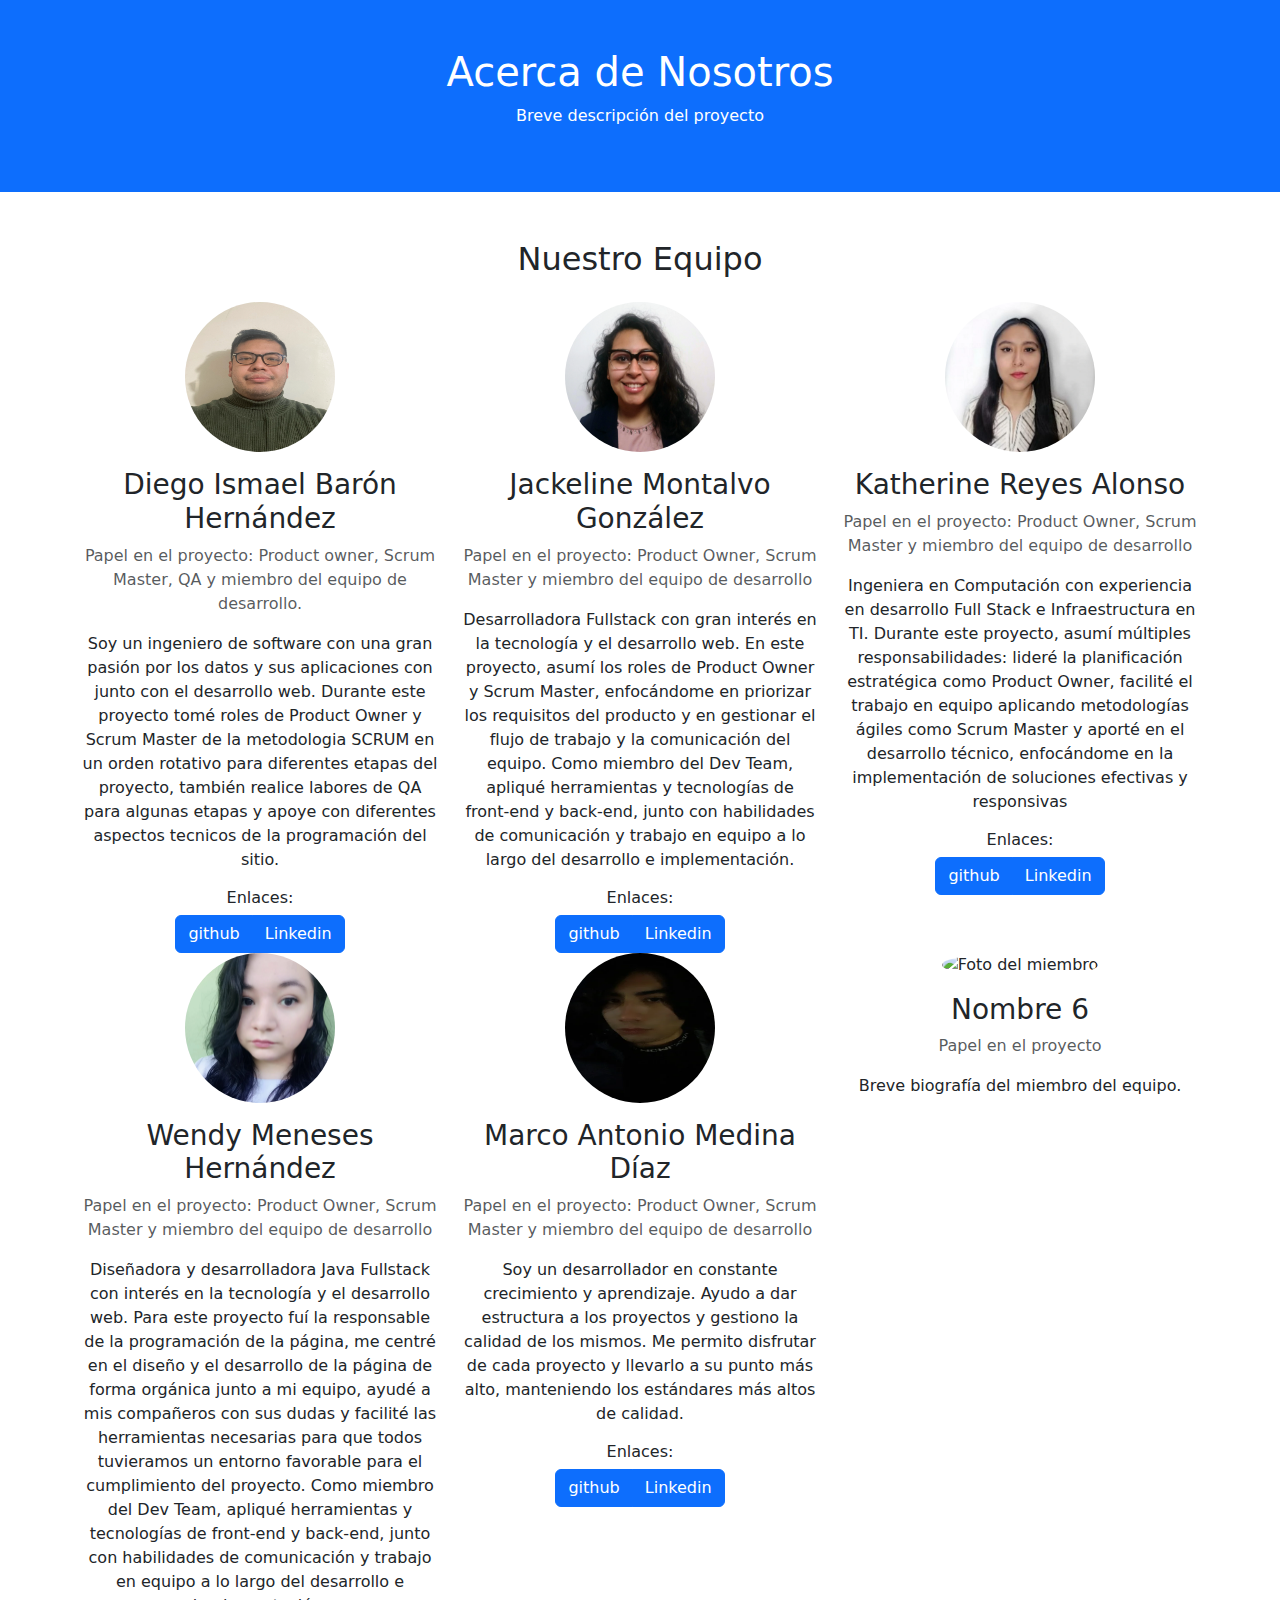
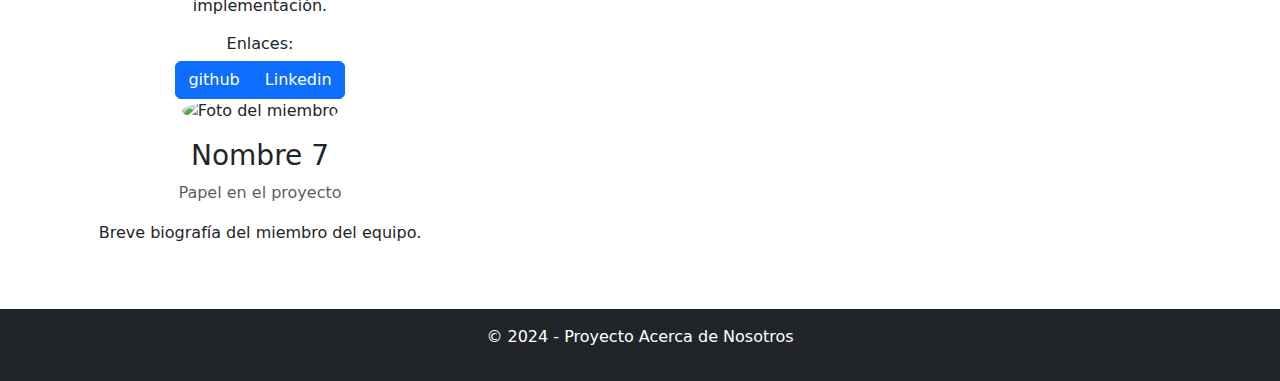
==== HTML/about.html @ 1e7b5611 "Agregué la descripción a mi perfil - Marco Antonio Medina Díaz" ====
<!DOCTYPE html>
<html lang="es">

<head>
  <meta charset="UTF-8">
  <meta name="viewport" content="width=device-width, initial-scale=1.0">
  <title>Acerca de Nosotros</title>
  <!-- Bootstrap CSS -->
  <link href="https://cdn.jsdelivr.net/npm/bootstrap@5.3.0-alpha1/dist/css/bootstrap.min.css" rel="stylesheet">
  <!-- Archivo CSS personalizado -->
  <link rel="stylesheet" href="styles.css">
  <link rel="stylesheet" href="">
</head>

<body>
  <!-- Encabezado -->
  <header class="bg-primary text-white text-center py-5">
    <h1>Acerca de Nosotros</h1>
    <p>Breve descripción del proyecto</p>
  </header>

  <!-- Sección del equipo -->
  <section class="container my-5">
    <h2 class="text-center mb-4">Nuestro Equipo</h2>
    <div class="row">
      <!-- Miembro 1 -->
      <div class="col-md-4 text-center">
        <img src="../IMG/DiegoBaronHernandezMiembro1.webp" class="rounded-circle mb-3" alt="Foto del miembro"
          height="150px" width="150px">
        <h3>Diego Ismael Barón Hernández</h3>
        <p class="text-muted">Papel en el proyecto: Product owner, Scrum Master, QA y miembro del equipo de desarrollo.
        </p>
        <p>Soy un ingeniero de software con una gran pasión por los datos y sus aplicaciones con junto con el desarrollo
          web.
          Durante este proyecto tomé roles de Product Owner y Scrum Master de la metodologia SCRUM en un orden rotativo
          para
          diferentes etapas del proyecto, también realice labores de QA para algunas etapas y apoye con diferentes
          aspectos
          tecnicos de la programación del sitio.
        </p>
        <h6>Enlaces: </h6>
        <div class="btn-group">
          <a href="https://github.com/IsmaBH" class="btn btn-primary" target="_blank">github</a>
          <a href="https://www.linkedin.com/in/diego-ismabh-i" class="btn btn-primary" target="_blank">Linkedin</a>
        </div>
      </div>
      <!-- Miembro 2 -->
      <div class="col-md-4 text-center">
        <img src="../IMG/JackelineMontalvoMiembro2.webp" class="rounded-circle mb-3" alt="Foto de Jackeline Montalvo"
          height="150px" , width="150px">
        <h3>Jackeline Montalvo González</h3>
        <p class="text-muted">Papel en el proyecto: Product Owner, Scrum Master y miembro del equipo de
          desarrollo</p>
        <p>Desarrolladora Fullstack con gran interés en la tecnología y el desarrollo web. En este proyecto, asumí los
          roles de Product Owner y Scrum Master, enfocándome en priorizar los requisitos del producto y en gestionar el
          flujo de trabajo y la comunicación del equipo. Como miembro del Dev Team, apliqué herramientas y tecnologías
          de front-end y back-end, junto con habilidades de comunicación y trabajo en equipo a lo largo del desarrollo e
          implementación.</p>
        <h6>Enlaces: </h6>
        <div class="btn-group">
          <a href="https://github.com/jmontlvg" class="btn btn-primary" target="_blank">github</a>
          <a href="https://www.linkedin.com/in/jackelinemontalvog/" class="btn btn-primary" target="_blank">Linkedin</a>
        </div>
      </div>
      <!-- Miembro 3 -->
      <div class="col-md-4 text-center">
        <img src="../IMG/KatherineReyesMiembro3.webp" class="rounded-circle mb-3" alt="Foto de Katherine Reyes"
          height="150px" width="150px">
        <h3>Katherine Reyes Alonso</h3>
        <p class="text-muted">Papel en el proyecto: Product Owner, Scrum Master y miembro del equipo de
          desarrollo</p>
        <p>Ingeniera en Computación con experiencia en desarrollo Full Stack e Infraestructura en TI. Durante
          este proyecto, asumí múltiples responsabilidades: lideré la planificación estratégica como Product
          Owner, facilité el trabajo en equipo aplicando metodologías ágiles como Scrum Master y aporté en el
          desarrollo técnico, enfocándome en la implementación de soluciones efectivas y responsivas
        </p>
        <h6>Enlaces: </h6>
        <div class="btn-group">
          <a href="https://github.com/KatherineReAl" class="btn btn-primary" target="_blank">github</a>
          <a href="https://www.linkedin.com/in/katherine-reyes-alonso/" class="btn btn-primary"
            target="_blank">Linkedin</a>
        </div>
      </div>
      <!-- Miembro 4 -->
      <div class="col-md-4 text-center">
        <img src="../IMG/img-Wen.webp" class="rounded-circle mb-3" alt="Foto del miembro" height="150px" width="150px">
        <h3>Wendy Meneses Hernández</h3>
        <p class="text-muted">Papel en el proyecto: Product Owner, Scrum Master y miembro del equipo de
          desarrollo</p>
        <p>Diseñadora y desarrolladora Java Fullstack con interés en la tecnología y el desarrollo web. Para este proyecto
           fuí la responsable de la programación de la página, me centré en el diseño y el desarrollo de la página de forma 
           orgánica junto a mi equipo, ayudé a mis compañeros con sus dudas y facilité las herramientas necesarias para que todos tuvieramos un 
           entorno favorable para el cumplimiento del proyecto. Como miembro del Dev Team, apliqué herramientas y tecnologías
          de front-end y back-end, junto con habilidades de comunicación y trabajo en equipo a lo largo del desarrollo e
          implementación.</p>
          <h6>Enlaces: </h6>
        <div class="btn-group">
          <a href="https://github.com/WendymMenHer" class="btn btn-primary" target="_blank">github</a>
          <a href="https://www.linkedin.com/in/wendy-meneses-dw/" class="btn btn-primary"
            target="_blank">Linkedin</a>
        </div>
      </div>
       <!-- Miembro 5 -->
       <div class="col-md-4 text-center">
        <img src="../IMG/MarcoAntonioMedinaDiaz.webp" class="rounded-circle mb-3" alt="Foto de Marco Medina"
            height="150px" width="150px">
        <h3>Marco Antonio Medina Díaz</h3>
        <p class="text-muted">Papel en el proyecto: Product Owner, Scrum Master y miembro del equipo de
            desarrollo</p>
        <p>Soy un desarrollador en constante crecimiento y aprendizaje.
          Ayudo a dar estructura a los proyectos y gestiono la calidad de los mismos.
          Me permito disfrutar de cada proyecto y llevarlo a su punto más alto, manteniendo los estándares más altos de calidad.
        </p>
        <h6>Enlaces: </h6>
        <div class="btn-group">
            <a href="https://github.com/MarcoMedinaD"  class="btn btn-primary" target="_blank">github</a>
            <a href="https://www.linkedin.com/in/marco-antonio-medina-díaz-b86470180/" class="btn btn-primary" target="_blank">Linkedin</a>
        </div>
      </div>
      <!-- Miembro 6 -->
      <div class="col-md-4 text-center">
        <img src="https://via.placeholder.com/150" class="rounded-circle mb-3" alt="Foto del miembro">
        <h3>Nombre 6</h3>
        <p class="text-muted">Papel en el proyecto</p>
        <p>Breve biografía del miembro del equipo.</p>
      </div>
      <!-- Miembro 7 -->
      <div class="col-md-4 text-center">
        <img src="https://via.placeholder.com/150" class="rounded-circle mb-3" alt="Foto del miembro">
        <h3>Nombre 7</h3>
        <p class="text-muted">Papel en el proyecto</p>
        <p>Breve biografía del miembro del equipo.</p>
      </div>
    </div>
  </section>

  <!-- Footer -->
  <footer class="bg-dark text-white text-center py-3">
    <p>&copy; 2024 - Proyecto Acerca de Nosotros</p>
  </footer>

  <!-- Bootstrap JS -->
  <script src="https://cdn.jsdelivr.net/npm/bootstrap@5.3.0-alpha1/dist/js/bootstrap.bundle.min.js"></script>
  <!-- Animaciones personalizadas -->
  <script>
    document.addEventListener("DOMContentLoaded", () => {
      const headers = document.querySelectorAll("h3");
      headers.forEach((header) => {
        header.addEventListener("mouseover", () => {
          header.style.transform = "scale(1.1)";
          header.style.transition = "transform 0.3s";
        });
        header.addEventListener("mouseout", () => {
          header.style.transform = "scale(1)";
        });
      });
    });
  </script>
</body>

</html>
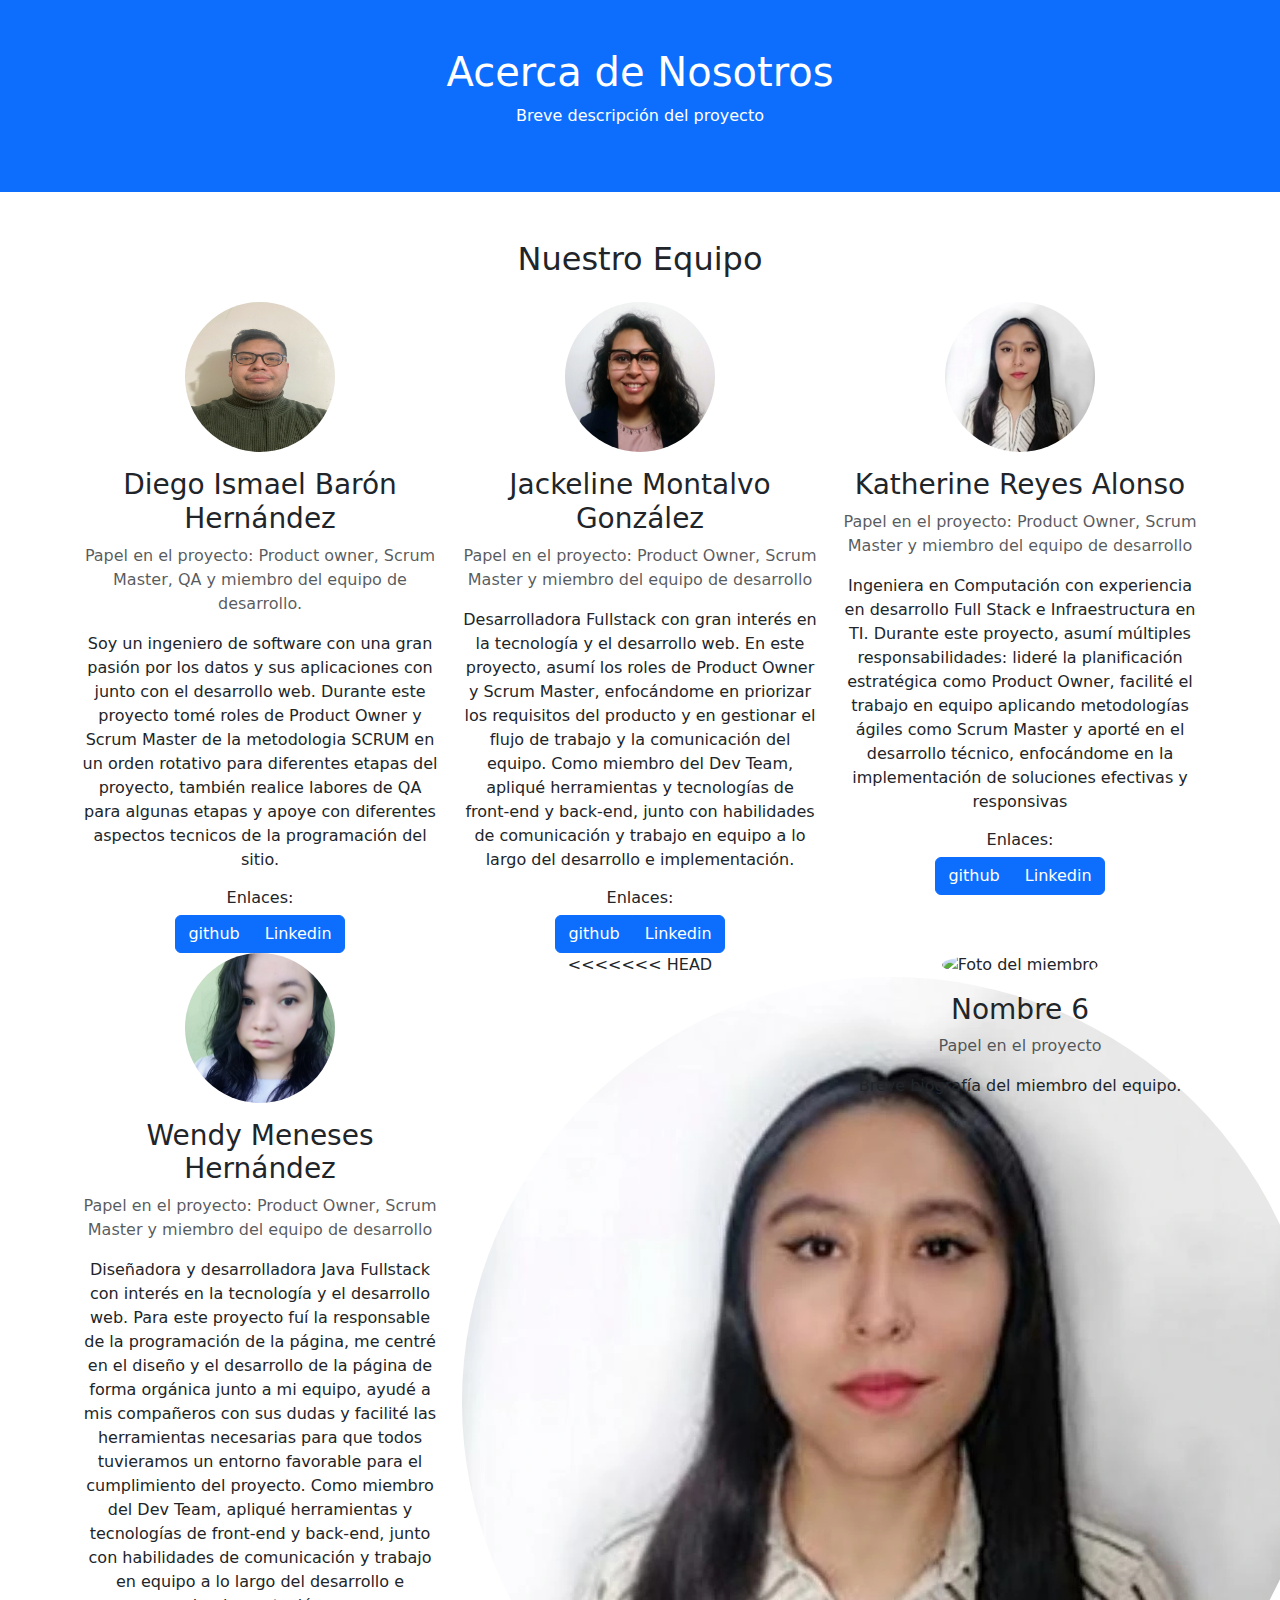
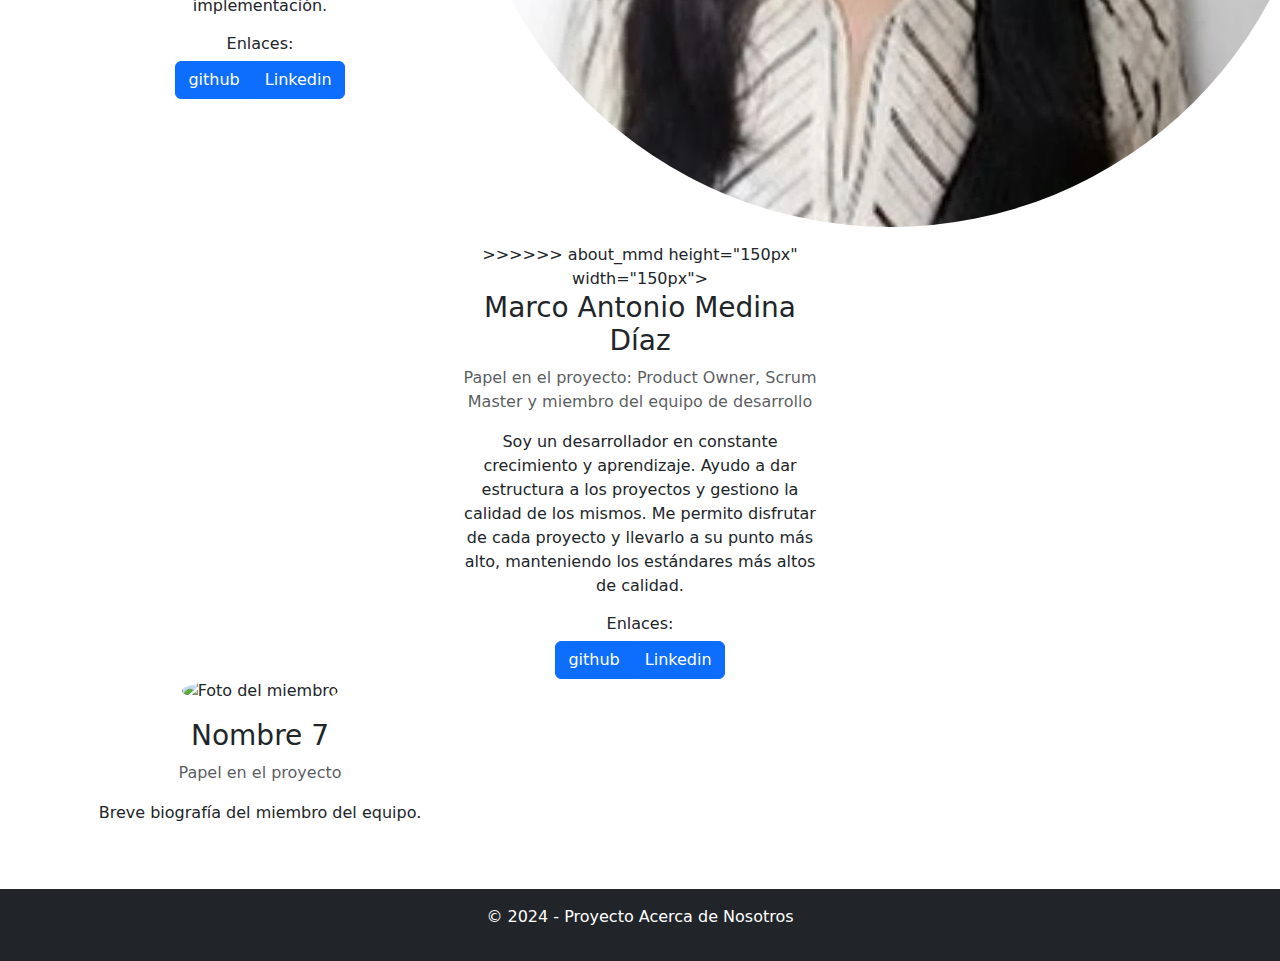
==== commit 996df4e2: "Agregué la descripción a mi perfil - Marco Antonio Medina Díaz" ====
--- a/HTML/about.html
+++ b/HTML/about.html
@@ -102,7 +102,11 @@
       </div>
        <!-- Miembro 5 -->
        <div class="col-md-4 text-center">
+<<<<<<< HEAD
+        <img src="../IMG/KatherineReyesMiembro3.webp" class="rounded-circle mb-3" alt="Foto de Katherine Reyes"
+=======
         <img src="../IMG/MarcoAntonioMedinaDiaz.webp" class="rounded-circle mb-3" alt="Foto de Marco Medina"
+>>>>>>> about_mmd
             height="150px" width="150px">
         <h3>Marco Antonio Medina Díaz</h3>
         <p class="text-muted">Papel en el proyecto: Product Owner, Scrum Master y miembro del equipo de
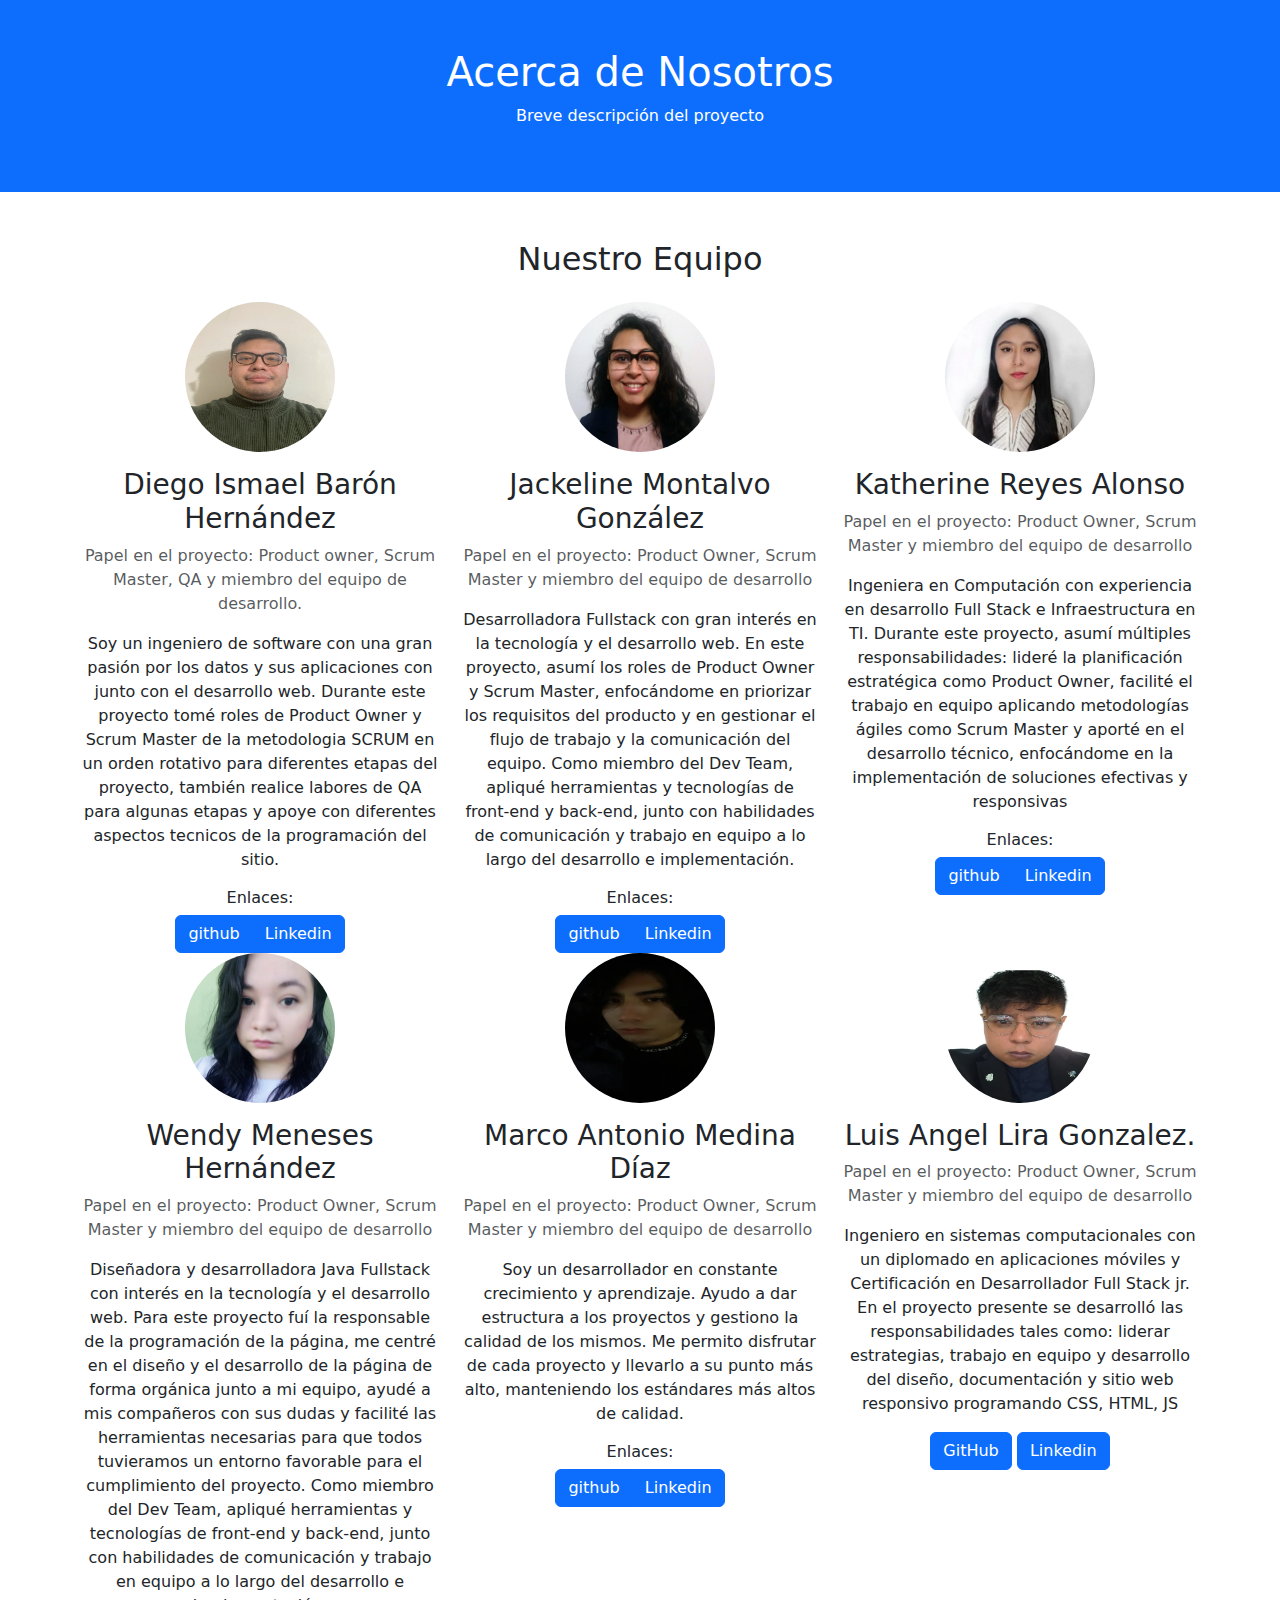
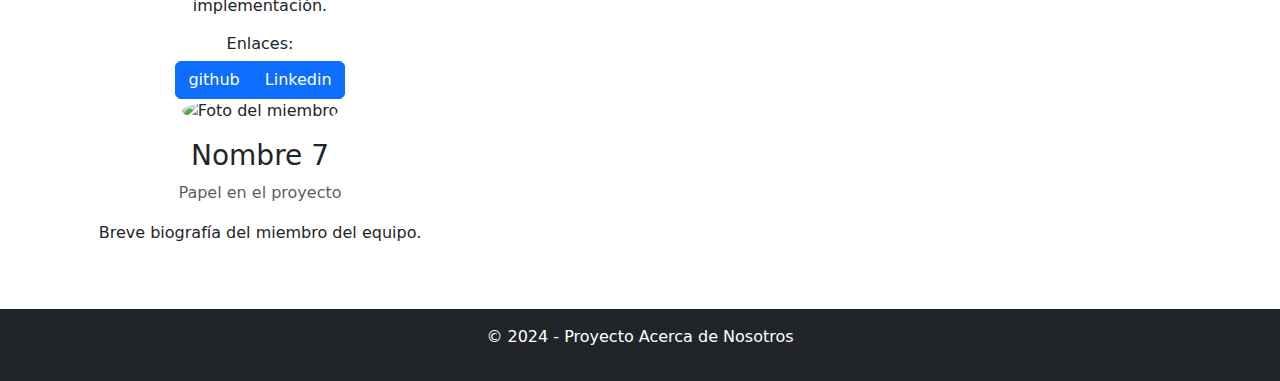
==== commit db452817: "Se agrego la seccion de mi perfil Luis Angel Lira" ====
--- a/HTML/about.html
+++ b/HTML/about.html
@@ -102,12 +102,7 @@
       </div>
        <!-- Miembro 5 -->
        <div class="col-md-4 text-center">
-<<<<<<< HEAD
-        <img src="../IMG/KatherineReyesMiembro3.webp" class="rounded-circle mb-3" alt="Foto de Katherine Reyes"
-=======
-        <img src="../IMG/MarcoAntonioMedinaDiaz.webp" class="rounded-circle mb-3" alt="Foto de Marco Medina"
->>>>>>> about_mmd
-            height="150px" width="150px">
+        <img src="../IMG/MarcoAntonioMedinaDiaz.webp" class="rounded-circle mb-3" alt="Foto del miebro: Marco Antonio" height="150px" width="150px">
         <h3>Marco Antonio Medina Díaz</h3>
         <p class="text-muted">Papel en el proyecto: Product Owner, Scrum Master y miembro del equipo de
             desarrollo</p>
@@ -123,11 +118,25 @@
       </div>
       <!-- Miembro 6 -->
       <div class="col-md-4 text-center">
-        <img src="https://via.placeholder.com/150" class="rounded-circle mb-3" alt="Foto del miembro">
-        <h3>Nombre 6</h3>
-        <p class="text-muted">Papel en el proyecto</p>
-        <p>Breve biografía del miembro del equipo.</p>
+        <img src="../IMG/AngelL.webp" class="rounded-circle mb-3" alt="Foto del miebro: Luis Angel L." height="150px" width="150px">
+        <h3>Luis Angel Lira Gonzalez.</h3>
+        <p class="text-muted">Papel en el proyecto: Product Owner,
+                              Scrum Master y miembro del equipo de
+          desarrollo</p>
+        <p>Ingeniero en sistemas computacionales con un diplomado en 
+          aplicaciones móviles y Certificación en Desarrollador Full 
+          Stack jr. En el proyecto presente se desarrolló las responsabilidades
+          tales como: liderar estrategias, trabajo en equipo y desarrollo del diseño,
+          documentación y sitio web responsivo programando CSS, HTML, JS
+        </p>
+      <div class="btn_grup">
+        <div>
+            <a href="https://github.com/AngelLira2104" class="btn btn-primary" target="_blank">GitHub</a>
+            <a href="https://www.linkedin.com/in/luis-angel-lira-gonz%C3%A1lez-064212331/" class="btn btn-primary" target="_blank">Linkedin</a>
+        </div>
       </div>
+      </div>
+
       <!-- Miembro 7 -->
       <div class="col-md-4 text-center">
         <img src="https://via.placeholder.com/150" class="rounded-circle mb-3" alt="Foto del miembro">
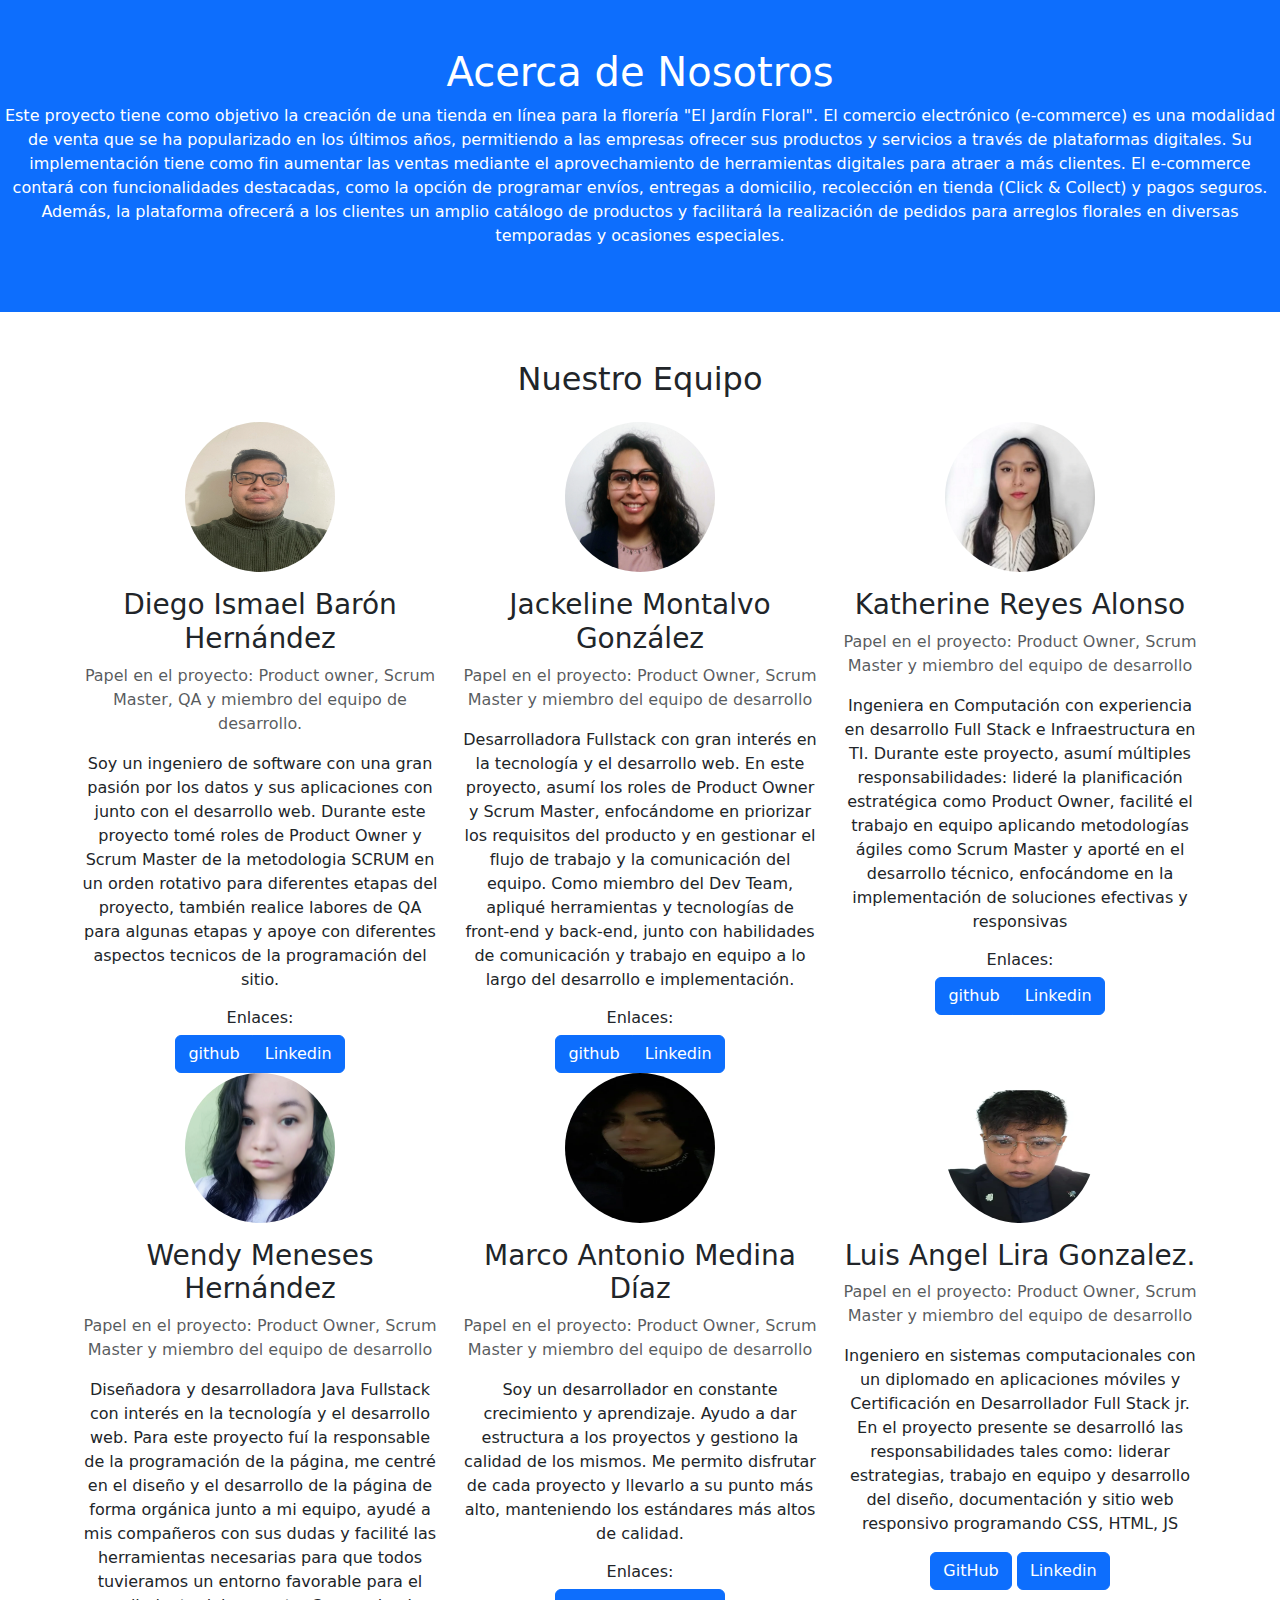
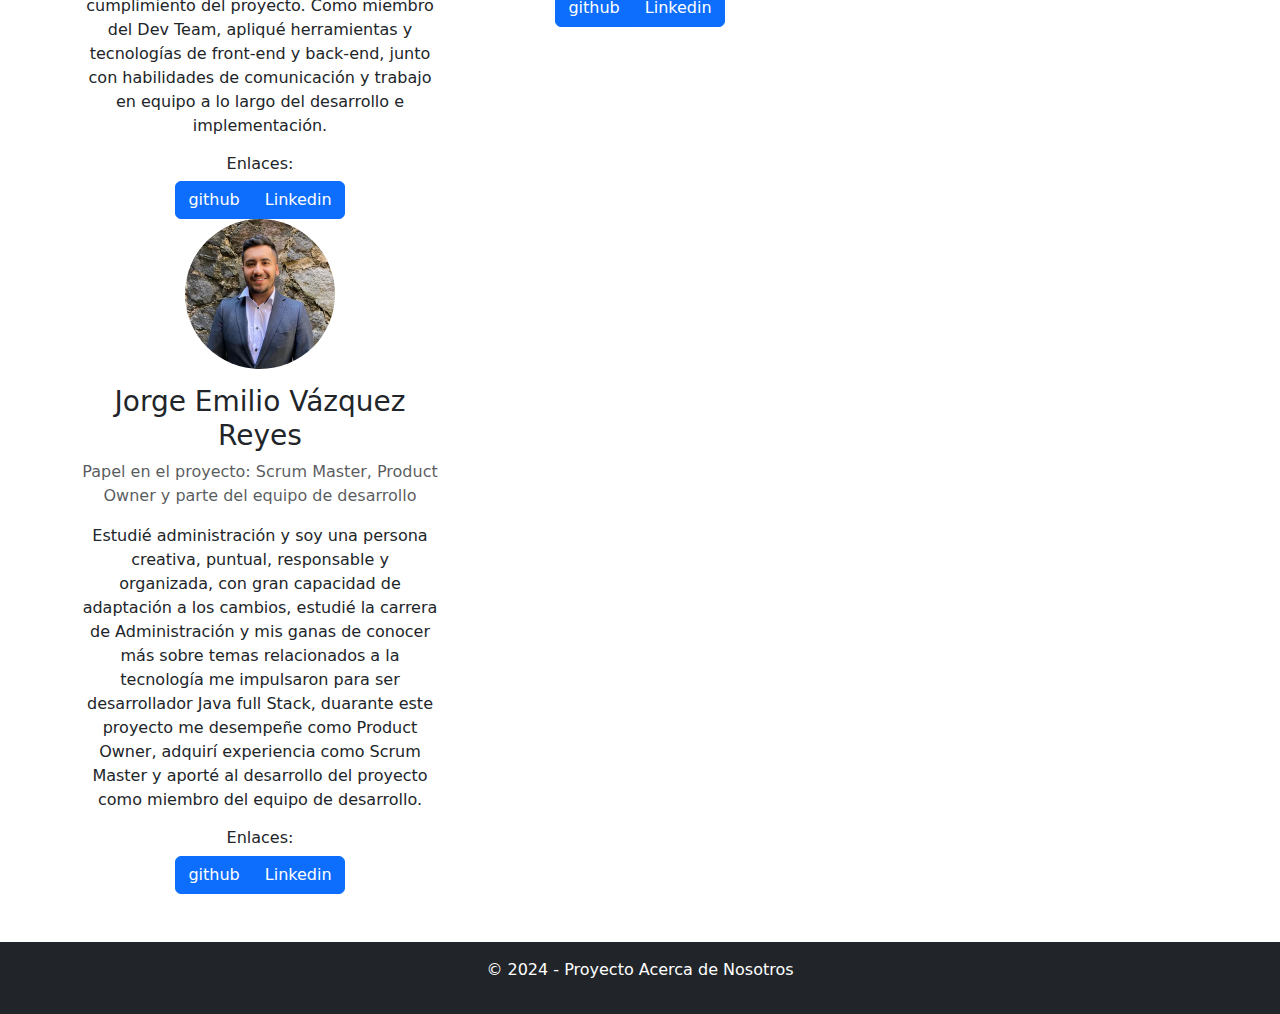
==== commit 4cbc12cd: "Se agrega perfil JEVR" ====
--- a/HTML/about.html
+++ b/HTML/about.html
@@ -2,173 +2,214 @@
 <html lang="es">
 
 <head>
-  <meta charset="UTF-8">
-  <meta name="viewport" content="width=device-width, initial-scale=1.0">
-  <title>Acerca de Nosotros</title>
-  <!-- Bootstrap CSS -->
-  <link href="https://cdn.jsdelivr.net/npm/bootstrap@5.3.0-alpha1/dist/css/bootstrap.min.css" rel="stylesheet">
-  <!-- Archivo CSS personalizado -->
-  <link rel="stylesheet" href="styles.css">
-  <link rel="stylesheet" href="">
+    <meta charset="UTF-8">
+    <meta name="viewport" content="width=device-width, initial-scale=1.0">
+    <title>Acerca de Nosotros</title>
+    <!-- Bootstrap CSS -->
+    <link href="https://cdn.jsdelivr.net/npm/bootstrap@5.3.0-alpha1/dist/css/bootstrap.min.css" rel="stylesheet">
+    <!-- Archivo CSS personalizado -->
+    <link rel="stylesheet" href="styles.css">
+    <link rel="stylesheet" href="">
 </head>
 
 <body>
-  <!-- Encabezado -->
-  <header class="bg-primary text-white text-center py-5">
-    <h1>Acerca de Nosotros</h1>
-    <p>Breve descripción del proyecto</p>
-  </header>
-
-  <!-- Sección del equipo -->
-  <section class="container my-5">
-    <h2 class="text-center mb-4">Nuestro Equipo</h2>
-    <div class="row">
-      <!-- Miembro 1 -->
-      <div class="col-md-4 text-center">
-        <img src="../IMG/DiegoBaronHernandezMiembro1.webp" class="rounded-circle mb-3" alt="Foto del miembro"
-          height="150px" width="150px">
-        <h3>Diego Ismael Barón Hernández</h3>
-        <p class="text-muted">Papel en el proyecto: Product owner, Scrum Master, QA y miembro del equipo de desarrollo.
-        </p>
-        <p>Soy un ingeniero de software con una gran pasión por los datos y sus aplicaciones con junto con el desarrollo
-          web.
-          Durante este proyecto tomé roles de Product Owner y Scrum Master de la metodologia SCRUM en un orden rotativo
-          para
-          diferentes etapas del proyecto, también realice labores de QA para algunas etapas y apoye con diferentes
-          aspectos
-          tecnicos de la programación del sitio.
-        </p>
-        <h6>Enlaces: </h6>
-        <div class="btn-group">
-          <a href="https://github.com/IsmaBH" class="btn btn-primary" target="_blank">github</a>
-          <a href="https://www.linkedin.com/in/diego-ismabh-i" class="btn btn-primary" target="_blank">Linkedin</a>
-        </div>
-      </div>
-      <!-- Miembro 2 -->
-      <div class="col-md-4 text-center">
-        <img src="../IMG/JackelineMontalvoMiembro2.webp" class="rounded-circle mb-3" alt="Foto de Jackeline Montalvo"
-          height="150px" , width="150px">
-        <h3>Jackeline Montalvo González</h3>
-        <p class="text-muted">Papel en el proyecto: Product Owner, Scrum Master y miembro del equipo de
-          desarrollo</p>
-        <p>Desarrolladora Fullstack con gran interés en la tecnología y el desarrollo web. En este proyecto, asumí los
-          roles de Product Owner y Scrum Master, enfocándome en priorizar los requisitos del producto y en gestionar el
-          flujo de trabajo y la comunicación del equipo. Como miembro del Dev Team, apliqué herramientas y tecnologías
-          de front-end y back-end, junto con habilidades de comunicación y trabajo en equipo a lo largo del desarrollo e
-          implementación.</p>
-        <h6>Enlaces: </h6>
-        <div class="btn-group">
-          <a href="https://github.com/jmontlvg" class="btn btn-primary" target="_blank">github</a>
-          <a href="https://www.linkedin.com/in/jackelinemontalvog/" class="btn btn-primary" target="_blank">Linkedin</a>
-        </div>
-      </div>
-      <!-- Miembro 3 -->
-      <div class="col-md-4 text-center">
-        <img src="../IMG/KatherineReyesMiembro3.webp" class="rounded-circle mb-3" alt="Foto de Katherine Reyes"
-          height="150px" width="150px">
-        <h3>Katherine Reyes Alonso</h3>
-        <p class="text-muted">Papel en el proyecto: Product Owner, Scrum Master y miembro del equipo de
-          desarrollo</p>
-        <p>Ingeniera en Computación con experiencia en desarrollo Full Stack e Infraestructura en TI. Durante
-          este proyecto, asumí múltiples responsabilidades: lideré la planificación estratégica como Product
-          Owner, facilité el trabajo en equipo aplicando metodologías ágiles como Scrum Master y aporté en el
-          desarrollo técnico, enfocándome en la implementación de soluciones efectivas y responsivas
-        </p>
-        <h6>Enlaces: </h6>
-        <div class="btn-group">
-          <a href="https://github.com/KatherineReAl" class="btn btn-primary" target="_blank">github</a>
-          <a href="https://www.linkedin.com/in/katherine-reyes-alonso/" class="btn btn-primary"
-            target="_blank">Linkedin</a>
-        </div>
-      </div>
-      <!-- Miembro 4 -->
-      <div class="col-md-4 text-center">
-        <img src="../IMG/img-Wen.webp" class="rounded-circle mb-3" alt="Foto del miembro" height="150px" width="150px">
-        <h3>Wendy Meneses Hernández</h3>
-        <p class="text-muted">Papel en el proyecto: Product Owner, Scrum Master y miembro del equipo de
-          desarrollo</p>
-        <p>Diseñadora y desarrolladora Java Fullstack con interés en la tecnología y el desarrollo web. Para este proyecto
-           fuí la responsable de la programación de la página, me centré en el diseño y el desarrollo de la página de forma 
-           orgánica junto a mi equipo, ayudé a mis compañeros con sus dudas y facilité las herramientas necesarias para que todos tuvieramos un 
-           entorno favorable para el cumplimiento del proyecto. Como miembro del Dev Team, apliqué herramientas y tecnologías
-          de front-end y back-end, junto con habilidades de comunicación y trabajo en equipo a lo largo del desarrollo e
-          implementación.</p>
-          <h6>Enlaces: </h6>
-        <div class="btn-group">
-          <a href="https://github.com/WendymMenHer" class="btn btn-primary" target="_blank">github</a>
-          <a href="https://www.linkedin.com/in/wendy-meneses-dw/" class="btn btn-primary"
-            target="_blank">Linkedin</a>
-        </div>
-      </div>
-       <!-- Miembro 5 -->
-       <div class="col-md-4 text-center">
-        <img src="../IMG/MarcoAntonioMedinaDiaz.webp" class="rounded-circle mb-3" alt="Foto del miebro: Marco Antonio" height="150px" width="150px">
-        <h3>Marco Antonio Medina Díaz</h3>
-        <p class="text-muted">Papel en el proyecto: Product Owner, Scrum Master y miembro del equipo de
-            desarrollo</p>
-        <p>Soy un desarrollador en constante crecimiento y aprendizaje.
-          Ayudo a dar estructura a los proyectos y gestiono la calidad de los mismos.
-          Me permito disfrutar de cada proyecto y llevarlo a su punto más alto, manteniendo los estándares más altos de calidad.
-        </p>
-        <h6>Enlaces: </h6>
-        <div class="btn-group">
-            <a href="https://github.com/MarcoMedinaD"  class="btn btn-primary" target="_blank">github</a>
-            <a href="https://www.linkedin.com/in/marco-antonio-medina-díaz-b86470180/" class="btn btn-primary" target="_blank">Linkedin</a>
-        </div>
-      </div>
-      <!-- Miembro 6 -->
-      <div class="col-md-4 text-center">
-        <img src="../IMG/AngelL.webp" class="rounded-circle mb-3" alt="Foto del miebro: Luis Angel L." height="150px" width="150px">
-        <h3>Luis Angel Lira Gonzalez.</h3>
-        <p class="text-muted">Papel en el proyecto: Product Owner,
-                              Scrum Master y miembro del equipo de
-          desarrollo</p>
-        <p>Ingeniero en sistemas computacionales con un diplomado en 
-          aplicaciones móviles y Certificación en Desarrollador Full 
-          Stack jr. En el proyecto presente se desarrolló las responsabilidades
-          tales como: liderar estrategias, trabajo en equipo y desarrollo del diseño,
-          documentación y sitio web responsivo programando CSS, HTML, JS
-        </p>
-      <div class="btn_grup">
-        <div>
-            <a href="https://github.com/AngelLira2104" class="btn btn-primary" target="_blank">GitHub</a>
-            <a href="https://www.linkedin.com/in/luis-angel-lira-gonz%C3%A1lez-064212331/" class="btn btn-primary" target="_blank">Linkedin</a>
-        </div>
-      </div>
-      </div>
-
-      <!-- Miembro 7 -->
-      <div class="col-md-4 text-center">
-        <img src="https://via.placeholder.com/150" class="rounded-circle mb-3" alt="Foto del miembro">
-        <h3>Nombre 7</h3>
-        <p class="text-muted">Papel en el proyecto</p>
-        <p>Breve biografía del miembro del equipo.</p>
-      </div>
-    </div>
-  </section>
-
-  <!-- Footer -->
-  <footer class="bg-dark text-white text-center py-3">
-    <p>&copy; 2024 - Proyecto Acerca de Nosotros</p>
-  </footer>
-
-  <!-- Bootstrap JS -->
-  <script src="https://cdn.jsdelivr.net/npm/bootstrap@5.3.0-alpha1/dist/js/bootstrap.bundle.min.js"></script>
-  <!-- Animaciones personalizadas -->
-  <script>
-    document.addEventListener("DOMContentLoaded", () => {
-      const headers = document.querySelectorAll("h3");
-      headers.forEach((header) => {
-        header.addEventListener("mouseover", () => {
-          header.style.transform = "scale(1.1)";
-          header.style.transition = "transform 0.3s";
+    <!-- Encabezado -->
+    <header class="bg-primary text-white text-center py-5">
+        <h1>Acerca de Nosotros</h1>
+        <p>Este proyecto tiene como objetivo la creación de una tienda en línea para la florería "El Jardín Floral". El
+            comercio electrónico (e-commerce) es una modalidad de venta que se ha popularizado en los últimos años,
+            permitiendo a las empresas ofrecer sus productos y servicios a través de plataformas digitales. Su
+            implementación tiene como fin aumentar las ventas mediante el aprovechamiento de herramientas digitales para
+            atraer a más clientes. El e-commerce contará con funcionalidades destacadas, como la opción de programar
+            envíos, entregas a domicilio, recolección en tienda (Click & Collect) y pagos seguros. Además, la plataforma
+            ofrecerá a los clientes un amplio catálogo de productos y facilitará la realización de pedidos para arreglos
+            florales en diversas temporadas y ocasiones especiales.</p>
+    </header>
+
+    <!-- Sección del equipo -->
+    <section class="container my-5">
+        <h2 class="text-center mb-4">Nuestro Equipo</h2>
+        <div class="row">
+            <!-- Miembro 1 -->
+            <div class="col-md-4 text-center">
+                <img src="../IMG/DiegoBaronHernandezMiembro1.webp" class="rounded-circle mb-3" alt="Foto del miembro"
+                    height="150px" width="150px">
+                <h3>Diego Ismael Barón Hernández</h3>
+                <p class="text-muted">Papel en el proyecto: Product owner, Scrum Master, QA y miembro del equipo de
+                    desarrollo.
+                </p>
+                <p>Soy un ingeniero de software con una gran pasión por los datos y sus aplicaciones con junto con el
+                    desarrollo
+                    web.
+                    Durante este proyecto tomé roles de Product Owner y Scrum Master de la metodologia SCRUM en un orden
+                    rotativo
+                    para
+                    diferentes etapas del proyecto, también realice labores de QA para algunas etapas y apoye con
+                    diferentes
+                    aspectos
+                    tecnicos de la programación del sitio.
+                </p>
+                <h6>Enlaces: </h6>
+                <div class="btn-group">
+                    <a href="https://github.com/IsmaBH" class="btn btn-primary" target="_blank">github</a>
+                    <a href="https://www.linkedin.com/in/diego-ismabh-i" class="btn btn-primary"
+                        target="_blank">Linkedin</a>
+                </div>
+            </div>
+            <!-- Miembro 2 -->
+            <div class="col-md-4 text-center">
+                <img src="../IMG/JackelineMontalvoMiembro2.webp" class="rounded-circle mb-3"
+                    alt="Foto de Jackeline Montalvo" height="150px" , width="150px">
+                <h3>Jackeline Montalvo González</h3>
+                <p class="text-muted">Papel en el proyecto: Product Owner, Scrum Master y miembro del equipo de
+                    desarrollo</p>
+                <p>Desarrolladora Fullstack con gran interés en la tecnología y el desarrollo web. En este proyecto,
+                    asumí los
+                    roles de Product Owner y Scrum Master, enfocándome en priorizar los requisitos del producto y en
+                    gestionar el
+                    flujo de trabajo y la comunicación del equipo. Como miembro del Dev Team, apliqué herramientas y
+                    tecnologías
+                    de front-end y back-end, junto con habilidades de comunicación y trabajo en equipo a lo largo del
+                    desarrollo e
+                    implementación.</p>
+                <h6>Enlaces: </h6>
+                <div class="btn-group">
+                    <a href="https://github.com/jmontlvg" class="btn btn-primary" target="_blank">github</a>
+                    <a href="https://www.linkedin.com/in/jackelinemontalvog/" class="btn btn-primary"
+                        target="_blank">Linkedin</a>
+                </div>
+            </div>
+            <!-- Miembro 3 -->
+            <div class="col-md-4 text-center">
+                <img src="../IMG/KatherineReyesMiembro3.webp" class="rounded-circle mb-3" alt="Foto de Katherine Reyes"
+                    height="150px" width="150px">
+                <h3>Katherine Reyes Alonso</h3>
+                <p class="text-muted">Papel en el proyecto: Product Owner, Scrum Master y miembro del equipo de
+                    desarrollo</p>
+                <p>Ingeniera en Computación con experiencia en desarrollo Full Stack e Infraestructura en TI. Durante
+                    este proyecto, asumí múltiples responsabilidades: lideré la planificación estratégica como Product
+                    Owner, facilité el trabajo en equipo aplicando metodologías ágiles como Scrum Master y aporté en el
+                    desarrollo técnico, enfocándome en la implementación de soluciones efectivas y responsivas
+                </p>
+                <h6>Enlaces: </h6>
+                <div class="btn-group">
+                    <a href="https://github.com/KatherineReAl" class="btn btn-primary" target="_blank">github</a>
+                    <a href="https://www.linkedin.com/in/katherine-reyes-alonso/" class="btn btn-primary"
+                        target="_blank">Linkedin</a>
+                </div>
+            </div>
+            <!-- Miembro 4 -->
+            <div class="col-md-4 text-center">
+                <img src="../IMG/img-Wen.webp" class="rounded-circle mb-3" alt="Foto del miembro" height="150px"
+                    width="150px">
+                <h3>Wendy Meneses Hernández</h3>
+                <p class="text-muted">Papel en el proyecto: Product Owner, Scrum Master y miembro del equipo de
+                    desarrollo</p>
+                <p>Diseñadora y desarrolladora Java Fullstack con interés en la tecnología y el desarrollo web. Para
+                    este proyecto
+                    fuí la responsable de la programación de la página, me centré en el diseño y el desarrollo de la
+                    página de forma
+                    orgánica junto a mi equipo, ayudé a mis compañeros con sus dudas y facilité las herramientas
+                    necesarias para que todos tuvieramos un
+                    entorno favorable para el cumplimiento del proyecto. Como miembro del Dev Team, apliqué herramientas
+                    y tecnologías
+                    de front-end y back-end, junto con habilidades de comunicación y trabajo en equipo a lo largo del
+                    desarrollo e
+                    implementación.</p>
+                <h6>Enlaces: </h6>
+                <div class="btn-group">
+                    <a href="https://github.com/WendymMenHer" class="btn btn-primary" target="_blank">github</a>
+                    <a href="https://www.linkedin.com/in/wendy-meneses-dw/" class="btn btn-primary"
+                        target="_blank">Linkedin</a>
+                </div>
+            </div>
+            <!-- Miembro 5 -->
+            <div class="col-md-4 text-center">
+                <img src="../IMG/MarcoAntonioMedinaDiaz.webp" class="rounded-circle mb-3"
+                    alt="Foto del miebro: Marco Antonio" height="150px" width="150px">
+                <h3>Marco Antonio Medina Díaz</h3>
+                <p class="text-muted">Papel en el proyecto: Product Owner, Scrum Master y miembro del equipo de
+                    desarrollo</p>
+                <p>Soy un desarrollador en constante crecimiento y aprendizaje.
+                    Ayudo a dar estructura a los proyectos y gestiono la calidad de los mismos.
+                    Me permito disfrutar de cada proyecto y llevarlo a su punto más alto, manteniendo los estándares más
+                    altos de calidad.
+                </p>
+                <h6>Enlaces: </h6>
+                <div class="btn-group">
+                    <a href="https://github.com/MarcoMedinaD" class="btn btn-primary" target="_blank">github</a>
+                    <a href="https://www.linkedin.com/in/marco-antonio-medina-díaz-b86470180/" class="btn btn-primary"
+                        target="_blank">Linkedin</a>
+                </div>
+            </div>
+            <!-- Miembro 6 -->
+            <div class="col-md-4 text-center">
+                <img src="../IMG/AngelL.webp" class="rounded-circle mb-3" alt="Foto del miebro: Luis Angel L."
+                    height="150px" width="150px">
+                <h3>Luis Angel Lira Gonzalez.</h3>
+                <p class="text-muted">Papel en el proyecto: Product Owner,
+                    Scrum Master y miembro del equipo de
+                    desarrollo</p>
+                <p>Ingeniero en sistemas computacionales con un diplomado en
+                    aplicaciones móviles y Certificación en Desarrollador Full
+                    Stack jr. En el proyecto presente se desarrolló las responsabilidades
+                    tales como: liderar estrategias, trabajo en equipo y desarrollo del diseño,
+                    documentación y sitio web responsivo programando CSS, HTML, JS
+                </p>
+                <div class="btn_grup">
+                    <div>
+                        <a href="https://github.com/AngelLira2104" class="btn btn-primary" target="_blank">GitHub</a>
+                        <a href="https://www.linkedin.com/in/luis-angel-lira-gonz%C3%A1lez-064212331/"
+                            class="btn btn-primary" target="_blank">Linkedin</a>
+                    </div>
+                </div>
+            </div>
+
+            <!-- Miembro 7 -->
+            <div class="col-md-4 text-center">
+                <img src="../IMG/JEVR2.webp" class="rounded-circle mb-3" alt="Foto del miembro" height="150px" width="150px">
+                <h3>Jorge Emilio Vázquez Reyes</h3>
+                <p class="text-muted">Papel en el proyecto: Scrum Master, Product Owner y parte del equipo de desarrollo
+                </p>
+                <p>Estudié administración y soy una persona creativa, puntual, responsable y organizada, con gran
+                    capacidad de adaptación a
+                    los cambios, estudié la carrera de Administración y mis ganas de conocer más sobre temas
+                    relacionados
+                    a la tecnología me impulsaron para ser desarrollador Java full Stack, duarante este
+                    proyecto me desempeñe como Product Owner, adquirí experiencia como Scrum Master y aporté al
+                    desarrollo del proyecto
+                    como miembro del equipo de desarrollo.</p>
+                <h6>Enlaces: </h6>
+                <div class="btn-group">
+                    <a href="https://github.com/JEVR-JS" class="btn btn-primary" target="_blank">github</a>
+                    <a href="https://www.linkedin.com/in/jorge-emilio-vazquez-reyes-a9a601263/" class="btn btn-primary"
+                        target="_blank">Linkedin</a>
+                </div>
+            </div>
+    </section>
+
+    <!-- Footer -->
+    <footer class="bg-dark text-white text-center py-3">
+        <p>&copy; 2024 - Proyecto Acerca de Nosotros</p>
+    </footer>
+
+    <!-- Bootstrap JS -->
+    <script src="https://cdn.jsdelivr.net/npm/bootstrap@5.3.0-alpha1/dist/js/bootstrap.bundle.min.js"></script>
+    <!-- Animaciones personalizadas -->
+    <script>
+        document.addEventListener("DOMContentLoaded", () => {
+            const headers = document.querySelectorAll("h3");
+            headers.forEach((header) => {
+                header.addEventListener("mouseover", () => {
+                    header.style.transform = "scale(1.1)";
+                    header.style.transition = "transform 0.3s";
+                });
+                header.addEventListener("mouseout", () => {
+                    header.style.transform = "scale(1)";
+                });
+            });
         });
-        header.addEventListener("mouseout", () => {
-          header.style.transform = "scale(1)";
-        });
-      });
-    });
-  </script>
+    </script>
 </body>
 
 </html>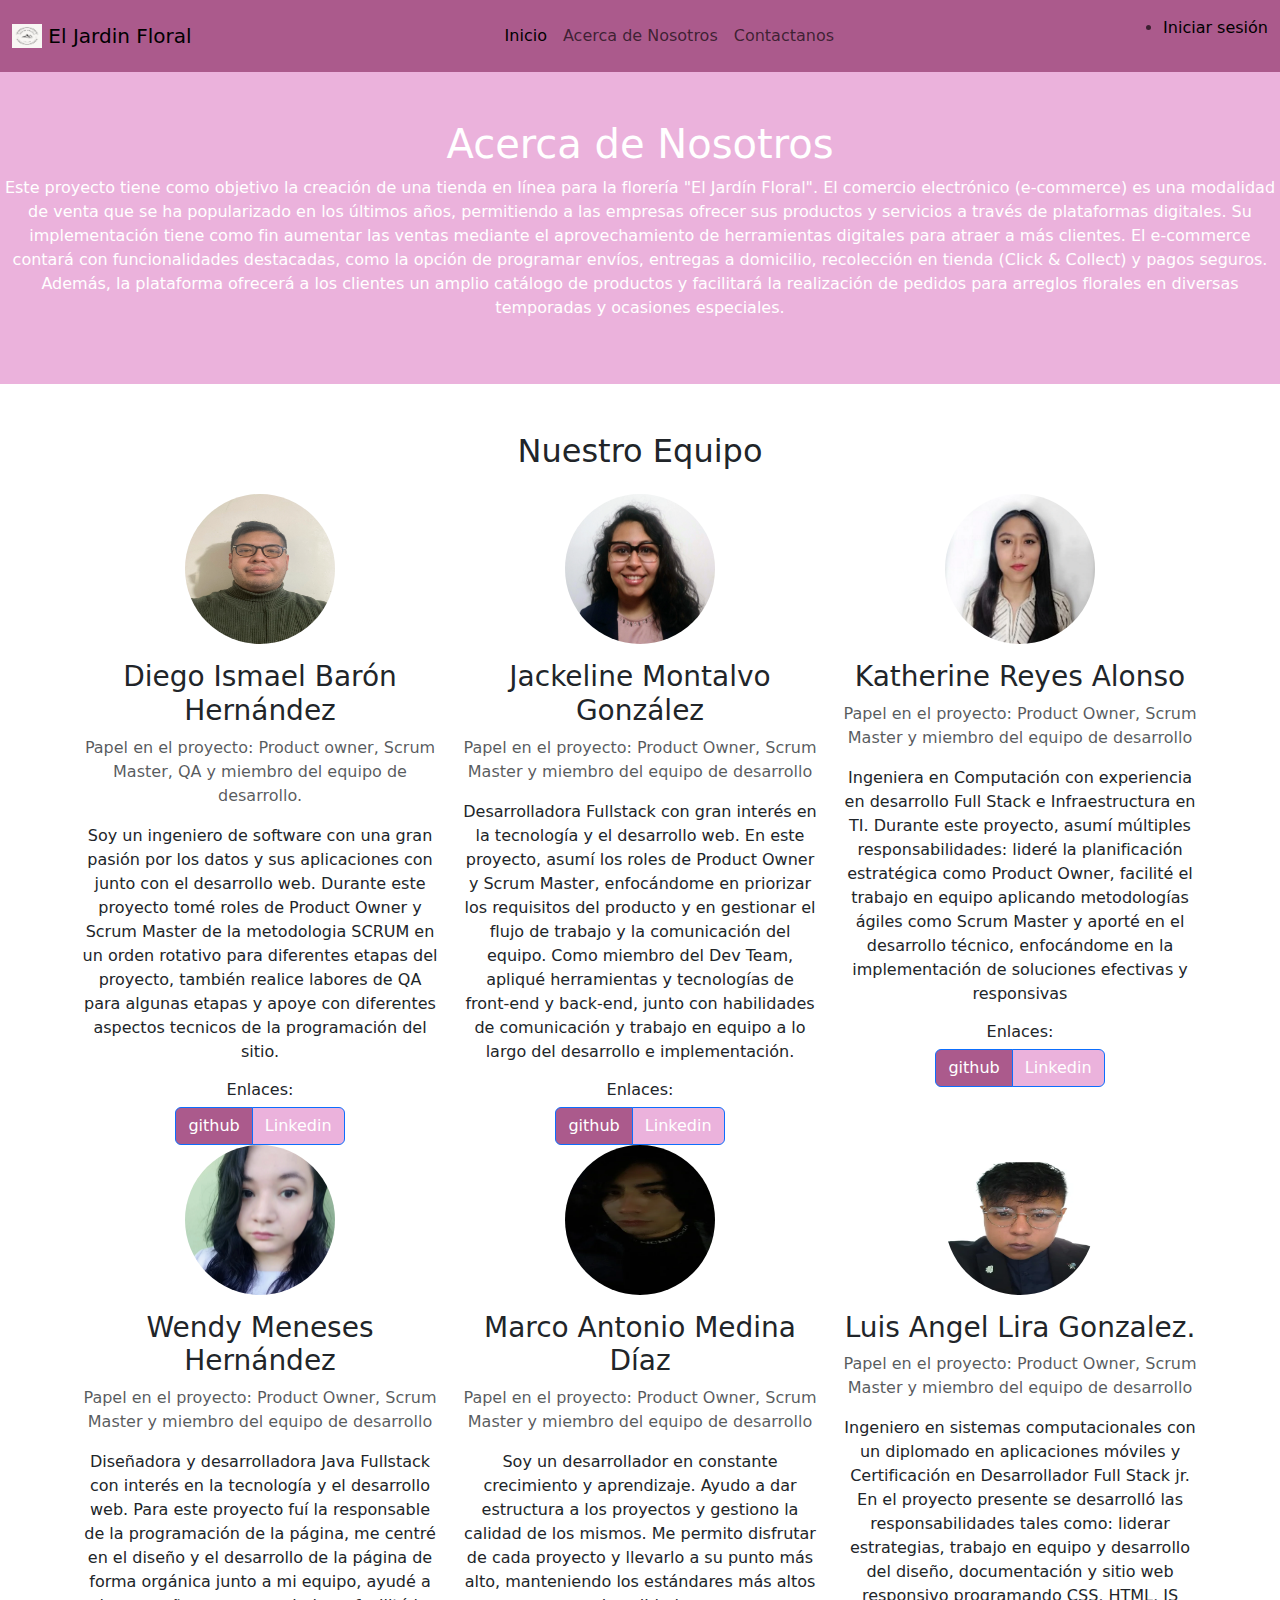
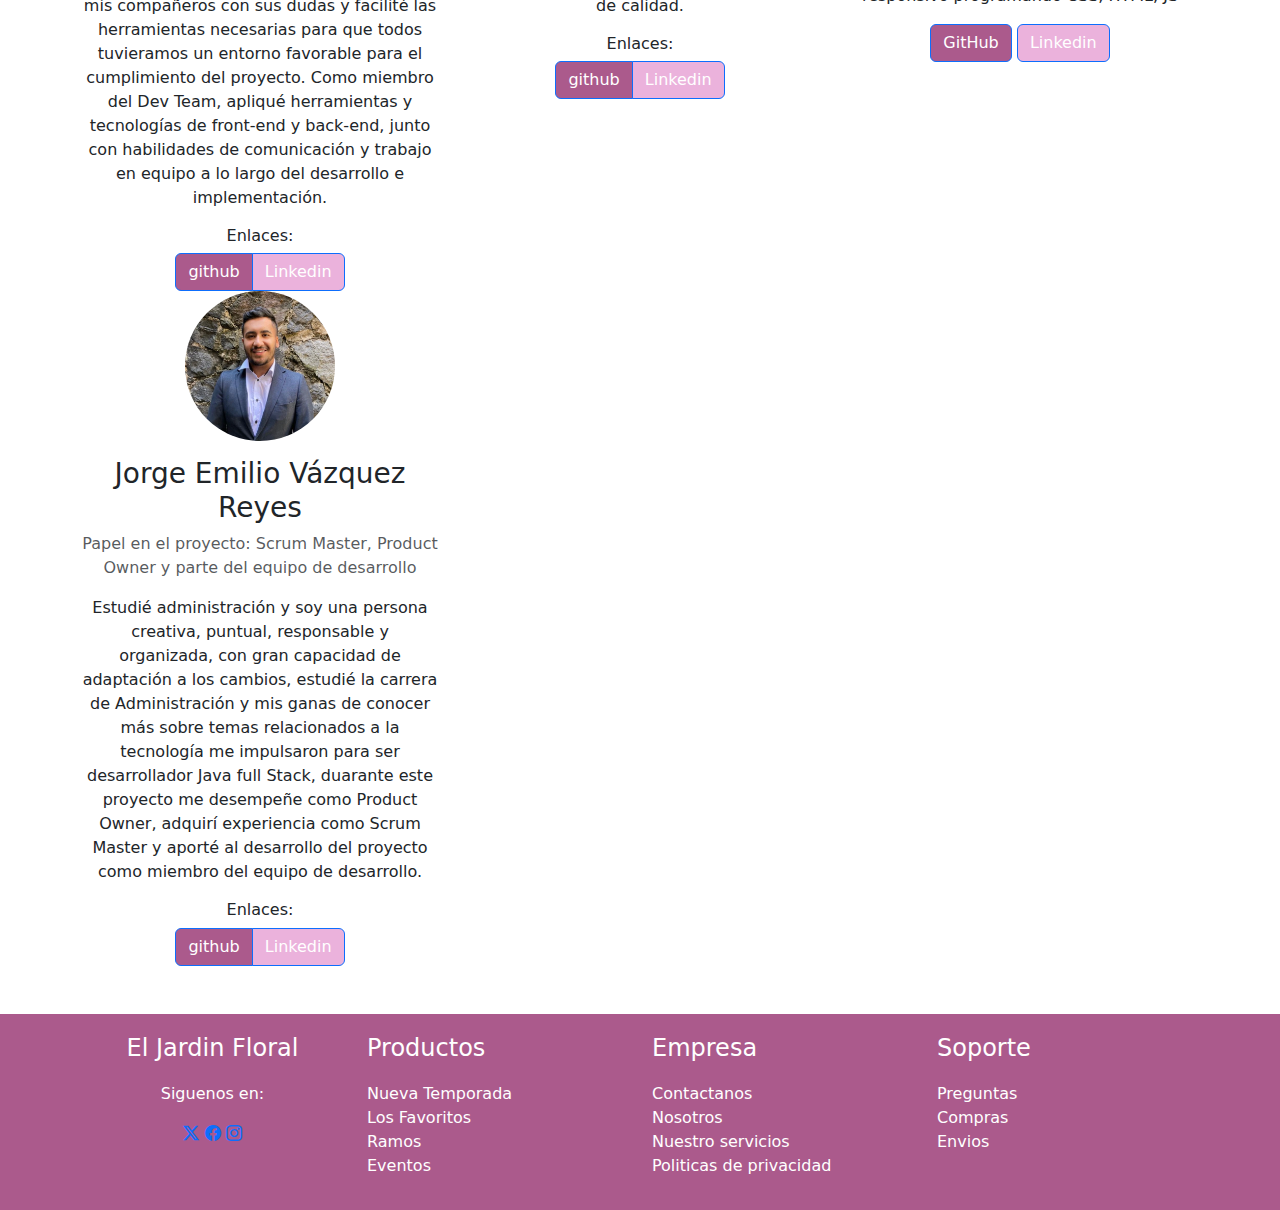
==== commit 9a407a6b: "Añadi el diseño inicial de la pagina index, tambien hice parte de la reesctrucutracion de la pagina " ====
--- a/HTML/about.html
+++ b/HTML/about.html
@@ -7,14 +7,52 @@
     <title>Acerca de Nosotros</title>
     <!-- Bootstrap CSS -->
     <link href="https://cdn.jsdelivr.net/npm/bootstrap@5.3.0-alpha1/dist/css/bootstrap.min.css" rel="stylesheet">
+    <link rel="stylesheet" href="https://cdn.jsdelivr.net/npm/bootstrap-icons@1.11.3/font/bootstrap-icons.min.css">
     <!-- Archivo CSS personalizado -->
-    <link rel="stylesheet" href="styles.css">
+    <link rel="stylesheet" href="../CSS/styles.css">
     <link rel="stylesheet" href="">
 </head>
 
 <body>
+    <!-- Section for the main navbar -->
+    <!-- I added the sticky-top class because I like more that the navbar is always visible so I don't have to scroll all the way up -->
+    <nav class="navbar sticky-top navbar-expand-lg bg-body-tertiary" id="main-navbar">
+        <div class="container-fluid">
+            <a class="navbar-brand" href="./index.html">
+                <!-- The logo image doesn't seem to fit right maybe try to change the width and height properties or change the logo -->
+                <img src="../IMG/Logo_Prueba.png" alt="Logo" width="30" height="24" class="d-inline-block align-text-top">
+                El Jardin Floral
+            </a>
+            <!-- The button with class navbar-toggler and its span are elements only visible when the menu collapses when the viewport reduces its size-->
+            <button class="navbar-toggler" type="button" data-bs-toggle="collapse" data-bs-target="#navbarNav" aria-controls="navbarNav" aria-expanded="false" aria-label="Toggle navigation">
+                <span class="navbar-toggler-icon"></span>
+            </button>
+            <!-- The elements of the navigation bar begin here -->
+            <div class="collapse navbar-collapse" id="navbarNav">
+                <ul class="navbar-nav me-auto mb-2 mb-lg-0 mx-auto p-2">
+                    <li class="nav-item">
+                        <a class="nav-link active" aria-current="page" href="../index.html">Inicio</a>
+                    </li>
+                    <li class="nav-item">
+                        <a class="nav-link" href="./HTML/about.html">Acerca de Nosotros</a>
+                    </li>
+                    <li class="nav-item">
+                        <a class="nav-link" href="#">Contactanos</a>
+                    </li>
+                </ul>
+                <span class="navbar-text">
+                    <ul>
+                        <li class="nav-item">
+                            <a href="#" class="nav-link">Iniciar sesión</a>
+                        </li>
+                    </ul>
+                </span>
+            </div>
+        </div>
+    </nav>
+    <!---------------------------->
     <!-- Encabezado -->
-    <header class="bg-primary text-white text-center py-5">
+    <header class="bg-primary text-white text-center py-5" id="secondary-navbar">
         <h1>Acerca de Nosotros</h1>
         <p>Este proyecto tiene como objetivo la creación de una tienda en línea para la florería "El Jardín Floral". El
             comercio electrónico (e-commerce) es una modalidad de venta que se ha popularizado en los últimos años,
@@ -51,8 +89,8 @@
                 </p>
                 <h6>Enlaces: </h6>
                 <div class="btn-group">
-                    <a href="https://github.com/IsmaBH" class="btn btn-primary" target="_blank">github</a>
-                    <a href="https://www.linkedin.com/in/diego-ismabh-i" class="btn btn-primary"
+                    <a href="https://github.com/IsmaBH" class="btn btn-primary github-btn" target="_blank">github</a>
+                    <a href="https://www.linkedin.com/in/diego-ismabh-i" class="btn btn-primary in-btn"
                         target="_blank">Linkedin</a>
                 </div>
             </div>
@@ -74,8 +112,8 @@
                     implementación.</p>
                 <h6>Enlaces: </h6>
                 <div class="btn-group">
-                    <a href="https://github.com/jmontlvg" class="btn btn-primary" target="_blank">github</a>
-                    <a href="https://www.linkedin.com/in/jackelinemontalvog/" class="btn btn-primary"
+                    <a href="https://github.com/jmontlvg" class="btn btn-primary github-btn" target="_blank">github</a>
+                    <a href="https://www.linkedin.com/in/jackelinemontalvog/" class="btn btn-primary in-btn"
                         target="_blank">Linkedin</a>
                 </div>
             </div>
@@ -93,8 +131,8 @@
                 </p>
                 <h6>Enlaces: </h6>
                 <div class="btn-group">
-                    <a href="https://github.com/KatherineReAl" class="btn btn-primary" target="_blank">github</a>
-                    <a href="https://www.linkedin.com/in/katherine-reyes-alonso/" class="btn btn-primary"
+                    <a href="https://github.com/KatherineReAl" class="btn btn-primary github-btn" target="_blank">github</a>
+                    <a href="https://www.linkedin.com/in/katherine-reyes-alonso/" class="btn btn-primary in-btn"
                         target="_blank">Linkedin</a>
                 </div>
             </div>
@@ -118,8 +156,8 @@
                     implementación.</p>
                 <h6>Enlaces: </h6>
                 <div class="btn-group">
-                    <a href="https://github.com/WendymMenHer" class="btn btn-primary" target="_blank">github</a>
-                    <a href="https://www.linkedin.com/in/wendy-meneses-dw/" class="btn btn-primary"
+                    <a href="https://github.com/WendymMenHer" class="btn btn-primary github-btn" target="_blank">github</a>
+                    <a href="https://www.linkedin.com/in/wendy-meneses-dw/" class="btn btn-primary in-btn"
                         target="_blank">Linkedin</a>
                 </div>
             </div>
@@ -137,8 +175,8 @@
                 </p>
                 <h6>Enlaces: </h6>
                 <div class="btn-group">
-                    <a href="https://github.com/MarcoMedinaD" class="btn btn-primary" target="_blank">github</a>
-                    <a href="https://www.linkedin.com/in/marco-antonio-medina-díaz-b86470180/" class="btn btn-primary"
+                    <a href="https://github.com/MarcoMedinaD" class="btn btn-primary github-btn" target="_blank">github</a>
+                    <a href="https://www.linkedin.com/in/marco-antonio-medina-díaz-b86470180/" class="btn btn-primary in-btn"
                         target="_blank">Linkedin</a>
                 </div>
             </div>
@@ -158,9 +196,9 @@
                 </p>
                 <div class="btn_grup">
                     <div>
-                        <a href="https://github.com/AngelLira2104" class="btn btn-primary" target="_blank">GitHub</a>
+                        <a href="https://github.com/AngelLira2104" class="btn btn-primary github-btn" target="_blank">GitHub</a>
                         <a href="https://www.linkedin.com/in/luis-angel-lira-gonz%C3%A1lez-064212331/"
-                            class="btn btn-primary" target="_blank">Linkedin</a>
+                            class="btn btn-primary in-btn" target="_blank">Linkedin</a>
                     </div>
                 </div>
             </div>
@@ -181,18 +219,58 @@
                     como miembro del equipo de desarrollo.</p>
                 <h6>Enlaces: </h6>
                 <div class="btn-group">
-                    <a href="https://github.com/JEVR-JS" class="btn btn-primary" target="_blank">github</a>
-                    <a href="https://www.linkedin.com/in/jorge-emilio-vazquez-reyes-a9a601263/" class="btn btn-primary"
+                    <a href="https://github.com/JEVR-JS" class="btn btn-primary github-btn" target="_blank">github</a>
+                    <a href="https://www.linkedin.com/in/jorge-emilio-vazquez-reyes-a9a601263/" class="btn btn-primary in-btn"
                         target="_blank">Linkedin</a>
                 </div>
             </div>
     </section>
 
-    <!-- Footer -->
-    <footer class="bg-dark text-white text-center py-3">
-        <p>&copy; 2024 - Proyecto Acerca de Nosotros</p>
+    <!------------- Footer ---------->
+    <footer class="text-white text-center py-3" id="general-footer">
+        <div class="container">
+            <div class="row">
+                <div class="col-md-3">
+                    <!-- Footer content 1 Social Media Content-->
+                    <p class="footer-content-title">El Jardin Floral</p>
+                    <p>Siguenos en: </p>
+                    <a href="#" class="bi bi-twitter-x"></a>
+                    <a href="#" class="bi bi-facebook"></a>
+                    <a href="#" class="bi bi-instagram"></a>
+                </div>
+                <div class="col-md-3 footer-content">
+                    <!-- Footer content 2 Product Content-->
+                    <p class="footer-content-title">Productos</p>
+                    <ul class="list-unstyled">
+                        <li><a class="footer-link" href="#">Nueva Temporada</a></li>
+                        <li><a class="footer-link" href="#">Los Favoritos</a></li>
+                        <li><a class="footer-link" href="#">Ramos</a></li>
+                        <li><a class="footer-link" href="#">Eventos</a></li>
+                    </ul>
+                </div>
+                <div class="col-md-3 footer-content">
+                    <!-- Footer content 3 Company Content-->
+                    <p class="footer-content-title">Empresa</p>
+                    <ul class="list-unstyled">
+                        <li><a class="footer-link" href="#">Contactanos</a></li>
+                        <li><a class="footer-link" href="#">Nosotros</a></li>
+                        <li><a class="footer-link" href="#">Nuestro servicios</a></li>
+                        <li><a class="footer-link" href="#">Politicas de privacidad</a></li>
+                    </ul>
+                </div>
+                <div class="col-md-3 footer-content">
+                    <!-- Footer content 4 Support Content-->
+                    <p class="footer-content-title">Soporte</p>
+                    <ul class="list-unstyled">
+                        <li><a class="footer-link" href="#">Preguntas</a></li>
+                        <li><a class="footer-link" href="#">Compras</a></li>
+                        <li><a class="footer-link" href="#">Envios</a></li>
+                    </ul>
+                </div>
+            </div>
+        </div>
     </footer>
-
+    <!------------------------------->
     <!-- Bootstrap JS -->
     <script src="https://cdn.jsdelivr.net/npm/bootstrap@5.3.0-alpha1/dist/js/bootstrap.bundle.min.js"></script>
     <!-- Animaciones personalizadas -->
--- a/CSS/styles.css
+++ b/CSS/styles.css
@@ -0,0 +1,50 @@
+#main-navbar{
+    background-color: #AB5A8C !important;
+}
+#secondary-navbar{
+    background-color: #EBB2DC !important;
+}
+#general-footer{
+    background-color: #AB5A8C;
+}
+#main-title{
+    text-align: center;
+    margin: 10px;
+}
+
+.footer-content{
+    text-align: left;
+}
+.footer-content-title{
+    font-size: x-large;
+}
+.footer-link{
+    color: white;
+    text-decoration: none;
+}
+.github-btn{
+    background-color: #AB5A8C;
+}
+.github-btn:hover{
+    background-color: #AB5A8C;
+}
+.in-btn{
+    background-color: #EBB2DC;
+}
+.in-btn:hover{
+    background-color: #EBB2DC;
+}
+.star-product{
+    color: white !important;
+    background-color: #CDA1EE;
+}
+.main-nav-link{
+    color: white;
+    text-decoration: underline;
+    font-size: x-large;
+}
+.secondary-nav-dropmenu{
+    color: white !important;
+    text-decoration: none;
+    font-size: x-large;
+}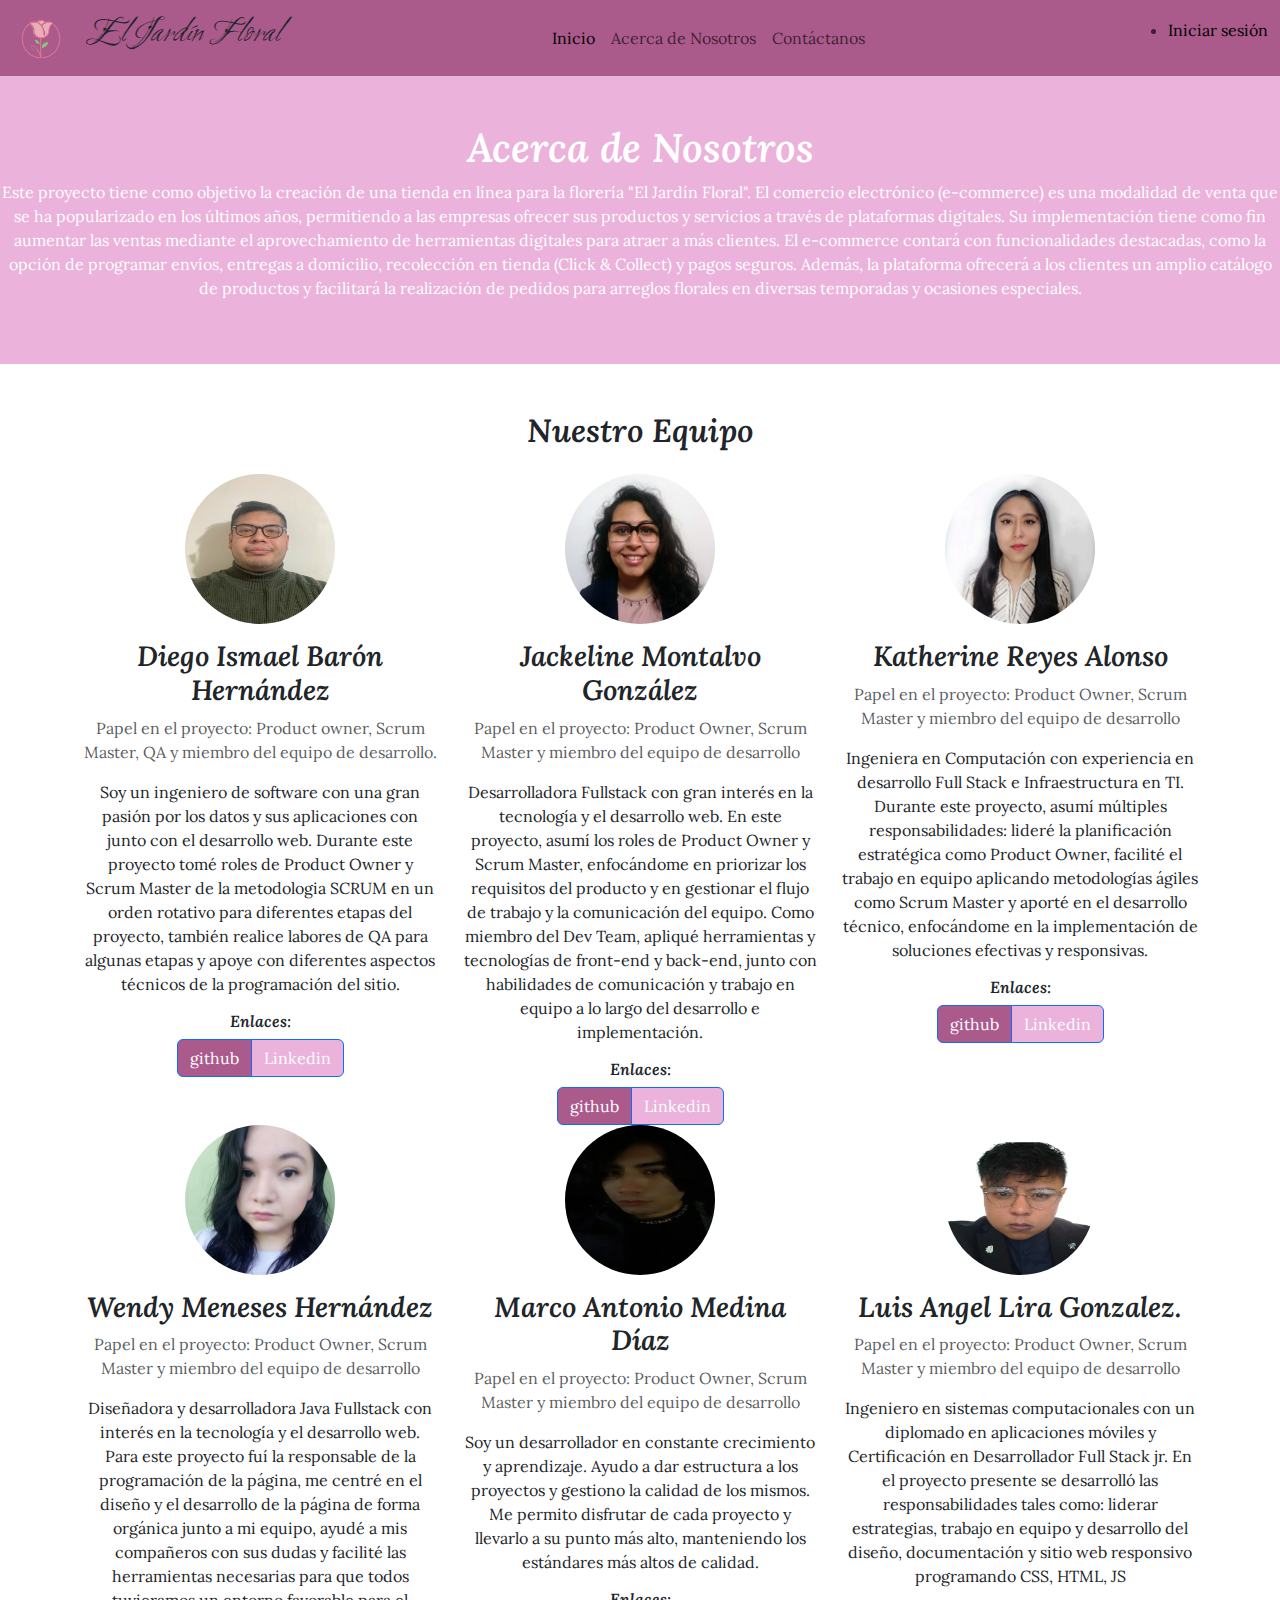
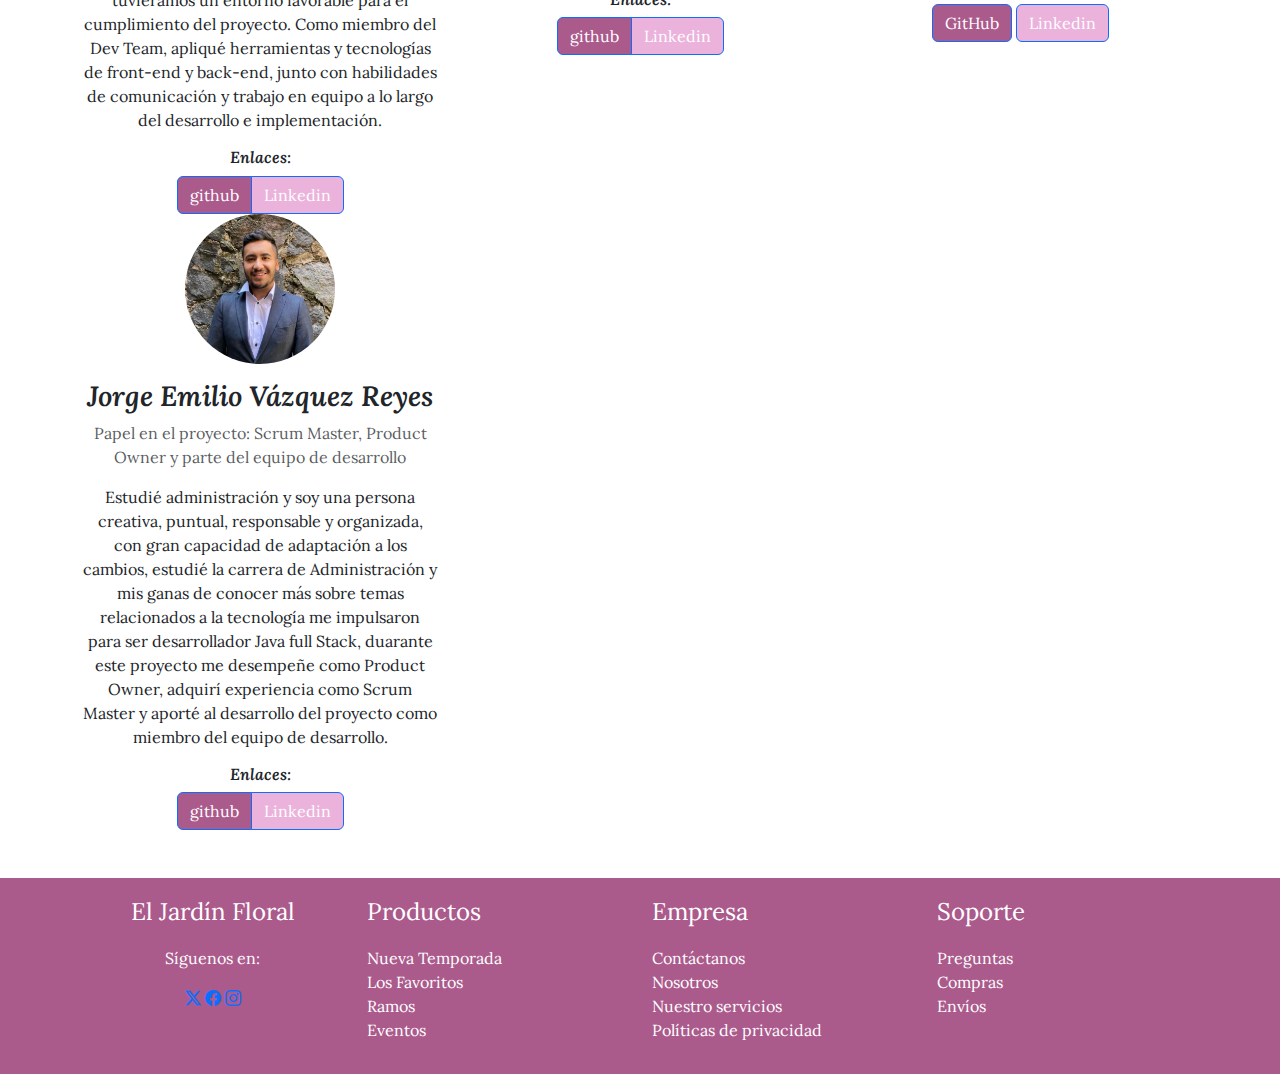
==== commit f215f134: "Se agrega logo, estilos de tipografía y se corrige ortografía de footer" ====
--- a/HTML/about.html
+++ b/HTML/about.html
@@ -10,7 +10,12 @@
     <link rel="stylesheet" href="https://cdn.jsdelivr.net/npm/bootstrap-icons@1.11.3/font/bootstrap-icons.min.css">
     <!-- Archivo CSS personalizado -->
     <link rel="stylesheet" href="../CSS/styles.css">
-    <link rel="stylesheet" href="">
+    <link href="https://fonts.googleapis.com/css2?family=Lora:ital,wght@0,400;0,700;1,600&display=swap" rel="stylesheet">
+    <link href="https://fonts.googleapis.com/css2?family=Lora:ital,wght@0,400;1,600&display=swap" rel="stylesheet">
+    <link href="https://fonts.googleapis.com/css2?family=Love+Light:wght@400&display=swap" rel="stylesheet">
+    <link rel="icon" href="../IMG/favicon.ico" type="image/x-icon">
+
+
 </head>
 
 <body>
@@ -20,9 +25,10 @@
         <div class="container-fluid">
             <a class="navbar-brand" href="./index.html">
                 <!-- The logo image doesn't seem to fit right maybe try to change the width and height properties or change the logo -->
-                <img src="../IMG/Logo_Prueba.png" alt="Logo" width="30" height="24" class="d-inline-block align-text-top">
-                El Jardin Floral
+                <img src="../IMG/LogoJardinDeFlores.webp" alt="Logo" width="58" height="48" class="d-inline-block align-text-top">
+        
             </a>
+            <h1 id="titulo-logo">El Jardín Floral</h1>
             <!-- The button with class navbar-toggler and its span are elements only visible when the menu collapses when the viewport reduces its size-->
             <button class="navbar-toggler" type="button" data-bs-toggle="collapse" data-bs-target="#navbarNav" aria-controls="navbarNav" aria-expanded="false" aria-label="Toggle navigation">
                 <span class="navbar-toggler-icon"></span>
@@ -37,7 +43,7 @@
                         <a class="nav-link" href="./HTML/about.html">Acerca de Nosotros</a>
                     </li>
                     <li class="nav-item">
-                        <a class="nav-link" href="#">Contactanos</a>
+                        <a class="nav-link" href="#">Contáctanos</a>
                     </li>
                 </ul>
                 <span class="navbar-text">
@@ -85,7 +91,7 @@
                     diferentes etapas del proyecto, también realice labores de QA para algunas etapas y apoye con
                     diferentes
                     aspectos
-                    tecnicos de la programación del sitio.
+                    técnicos de la programación del sitio.
                 </p>
                 <h6>Enlaces: </h6>
                 <div class="btn-group">
@@ -127,7 +133,7 @@
                 <p>Ingeniera en Computación con experiencia en desarrollo Full Stack e Infraestructura en TI. Durante
                     este proyecto, asumí múltiples responsabilidades: lideré la planificación estratégica como Product
                     Owner, facilité el trabajo en equipo aplicando metodologías ágiles como Scrum Master y aporté en el
-                    desarrollo técnico, enfocándome en la implementación de soluciones efectivas y responsivas
+                    desarrollo técnico, enfocándome en la implementación de soluciones efectivas y responsivas.
                 </p>
                 <h6>Enlaces: </h6>
                 <div class="btn-group">
@@ -232,8 +238,8 @@
             <div class="row">
                 <div class="col-md-3">
                     <!-- Footer content 1 Social Media Content-->
-                    <p class="footer-content-title">El Jardin Floral</p>
-                    <p>Siguenos en: </p>
+                    <p class="footer-content-title">El Jardín Floral</p>
+                    <p>Síguenos en: </p>
                     <a href="#" class="bi bi-twitter-x"></a>
                     <a href="#" class="bi bi-facebook"></a>
                     <a href="#" class="bi bi-instagram"></a>
@@ -252,10 +258,10 @@
                     <!-- Footer content 3 Company Content-->
                     <p class="footer-content-title">Empresa</p>
                     <ul class="list-unstyled">
-                        <li><a class="footer-link" href="#">Contactanos</a></li>
+                        <li><a class="footer-link" href="#">Contáctanos</a></li>
                         <li><a class="footer-link" href="#">Nosotros</a></li>
                         <li><a class="footer-link" href="#">Nuestro servicios</a></li>
-                        <li><a class="footer-link" href="#">Politicas de privacidad</a></li>
+                        <li><a class="footer-link" href="#">Políticas de privacidad</a></li>
                     </ul>
                 </div>
                 <div class="col-md-3 footer-content">
@@ -264,7 +270,7 @@
                     <ul class="list-unstyled">
                         <li><a class="footer-link" href="#">Preguntas</a></li>
                         <li><a class="footer-link" href="#">Compras</a></li>
-                        <li><a class="footer-link" href="#">Envios</a></li>
+                        <li><a class="footer-link" href="#">Envíos</a></li>
                     </ul>
                 </div>
             </div>
--- a/CSS/styles.css
+++ b/CSS/styles.css
@@ -1,3 +1,30 @@
+/* Lora Regular 400 al resto de la página */
+body {
+    font-family: 'Lora', serif;
+    font-weight: 400;
+    font-style: normal;
+}
+  
+  /* Lora SemiBold 600 Italic para titulos y encabezados  */
+h2, h3, h4, h5, h6 {
+font-family: 'Lora', serif;
+font-style: italic;
+font-weight: 600;
+}
+/* Estilo único para h1 */
+h1 {
+    font-family: 'Lora', serif;
+    font-style: italic;
+    font-weight: 600;
+    font-size: 40px; /* Más grande que otros encabezados */
+}
+/* Love ligth solo para letra del logo */
+#titulo-logo {
+    font-family: 'Love Light', sans-serif;
+    font-weight: normal; 
+    font-size: 35px;
+}
+
 #main-navbar{
     background-color: #AB5A8C !important;
 }
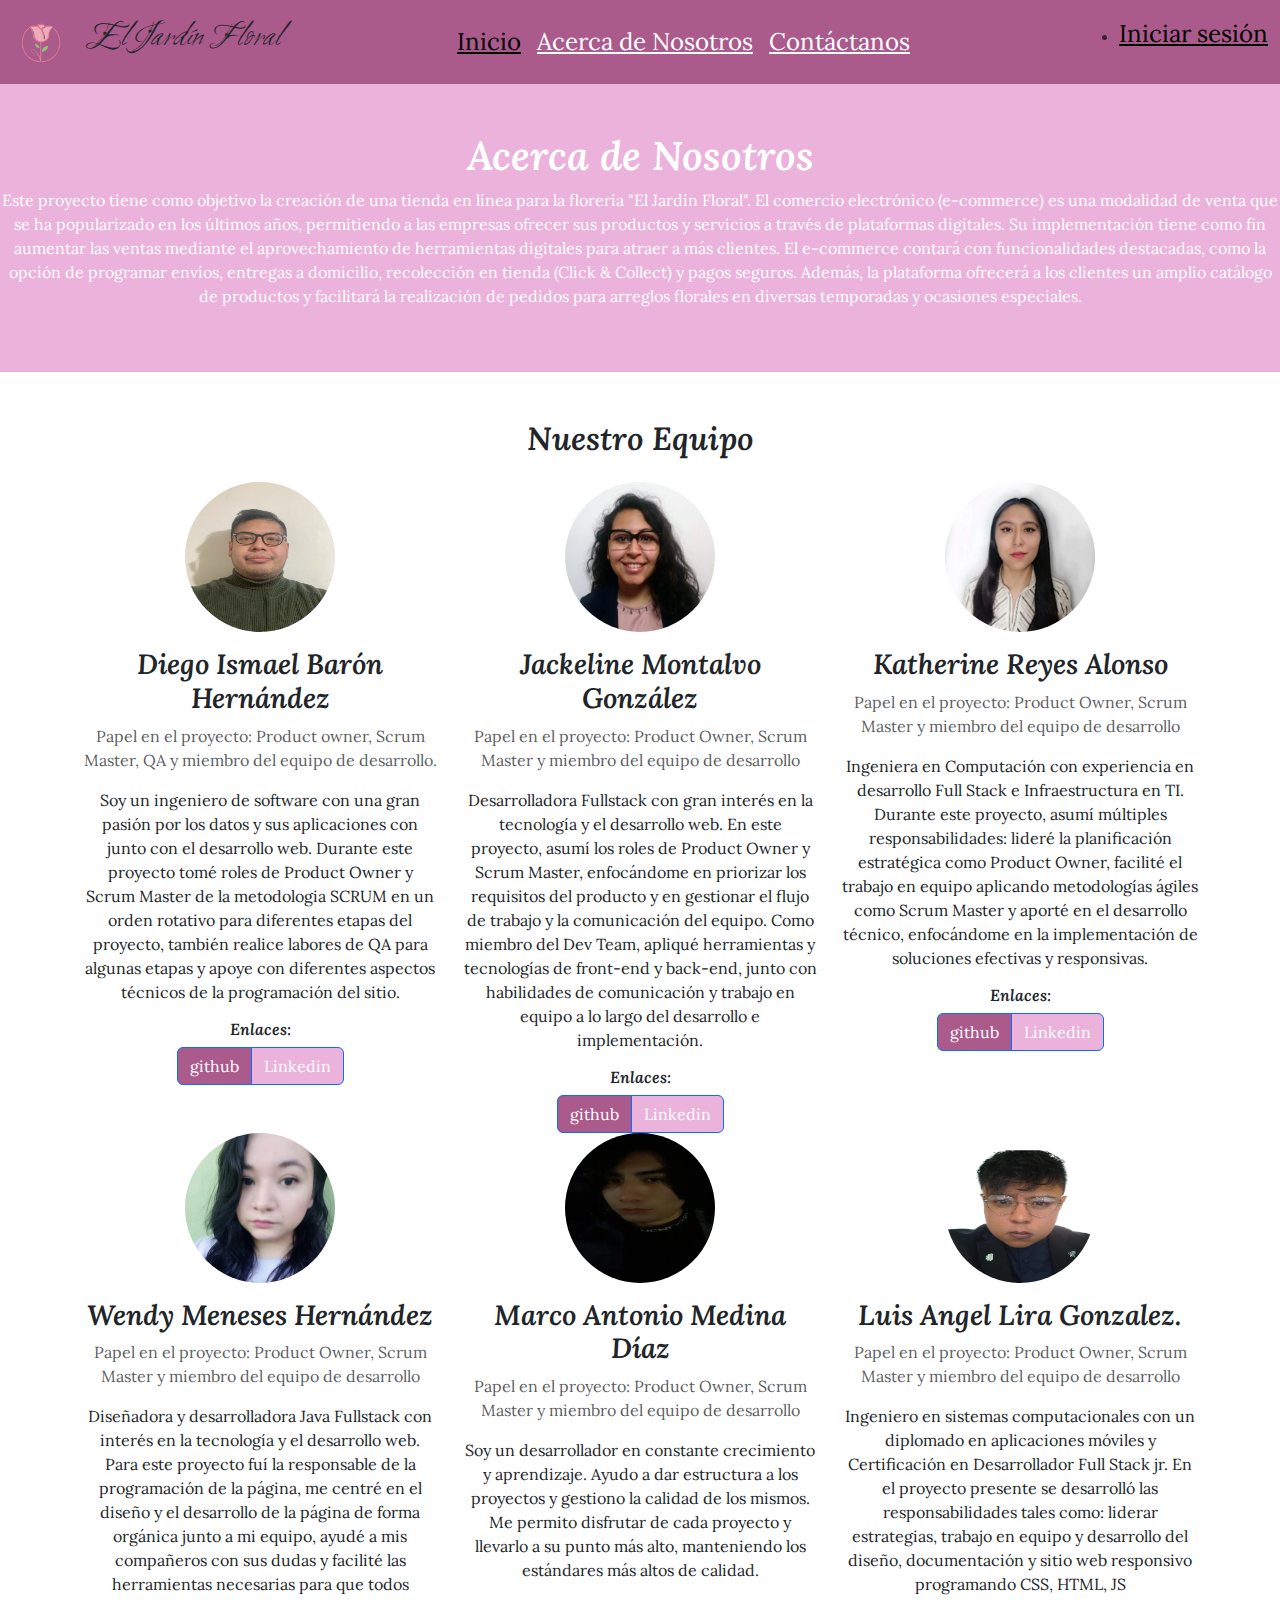
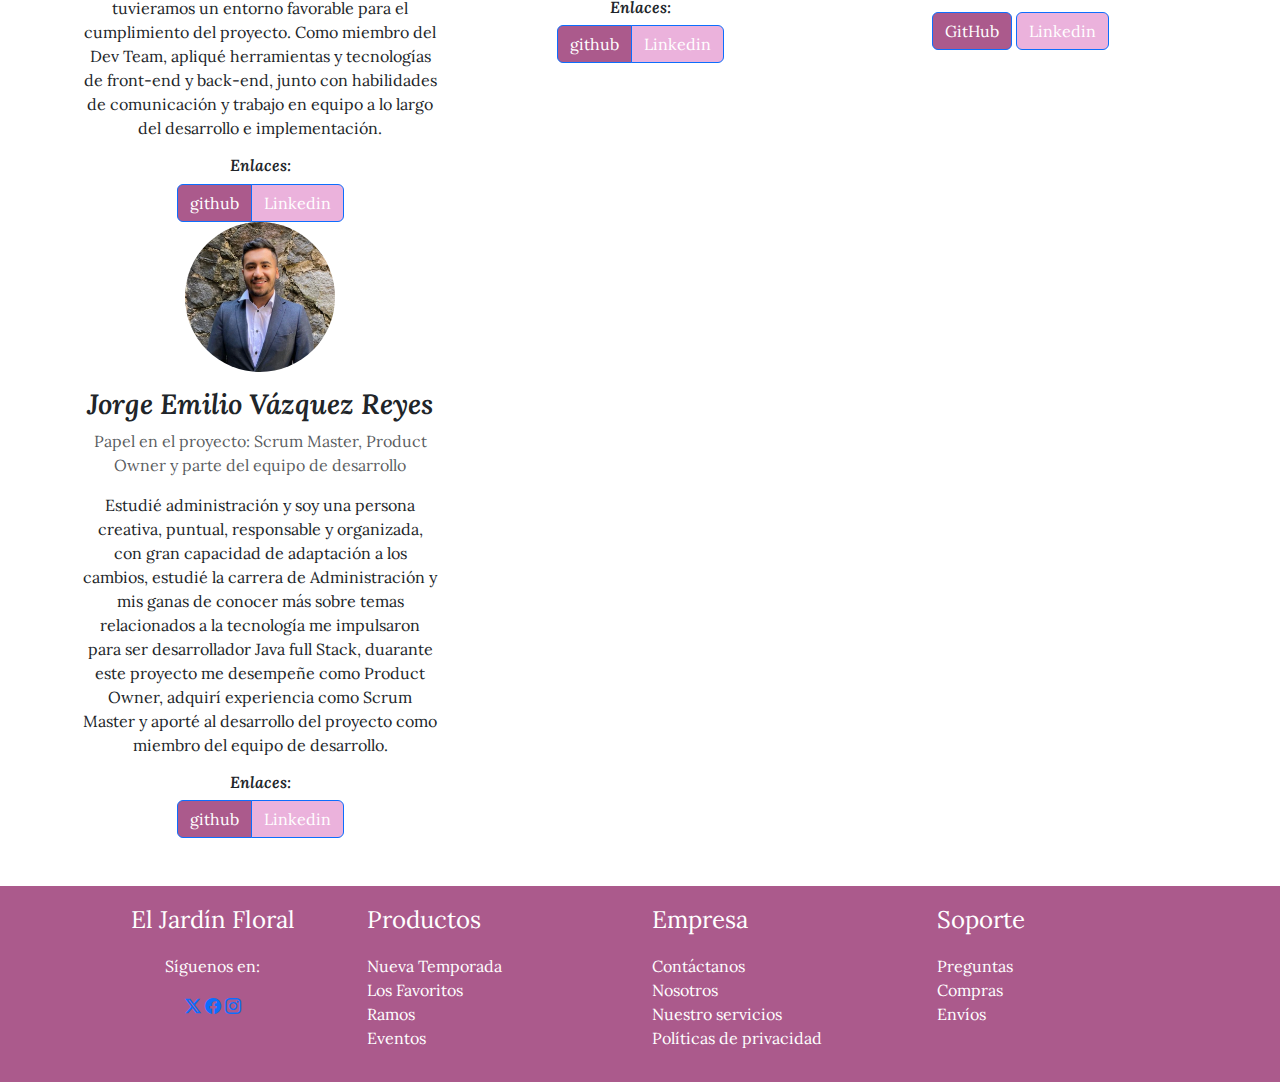
==== commit 44dd2de9: "Se juntan los archivos de validaciones para el formulario de contacto ademas se elimina la pagina ex" ====
--- a/HTML/about.html
+++ b/HTML/about.html
@@ -21,44 +21,10 @@
 <body>
     <!-- Section for the main navbar -->
     <!-- I added the sticky-top class because I like more that the navbar is always visible so I don't have to scroll all the way up -->
-    <nav class="navbar sticky-top navbar-expand-lg bg-body-tertiary" id="main-navbar">
-        <div class="container-fluid">
-            <a class="navbar-brand" href="./index.html">
-                <!-- The logo image doesn't seem to fit right maybe try to change the width and height properties or change the logo -->
-                <img src="../IMG/LogoJardinDeFlores.webp" alt="Logo" width="58" height="48" class="d-inline-block align-text-top">
-        
-            </a>
-            <h1 id="titulo-logo">El Jardín Floral</h1>
-            <!-- The button with class navbar-toggler and its span are elements only visible when the menu collapses when the viewport reduces its size-->
-            <button class="navbar-toggler" type="button" data-bs-toggle="collapse" data-bs-target="#navbarNav" aria-controls="navbarNav" aria-expanded="false" aria-label="Toggle navigation">
-                <span class="navbar-toggler-icon"></span>
-            </button>
-            <!-- The elements of the navigation bar begin here -->
-            <div class="collapse navbar-collapse" id="navbarNav">
-                <ul class="navbar-nav me-auto mb-2 mb-lg-0 mx-auto p-2">
-                    <li class="nav-item">
-                        <a class="nav-link active" aria-current="page" href="../index.html">Inicio</a>
-                    </li>
-                    <li class="nav-item">
-                        <a class="nav-link" href="./HTML/about.html">Acerca de Nosotros</a>
-                    </li>
-                    <li class="nav-item">
-                        <a class="nav-link" href="#">Contáctanos</a>
-                    </li>
-                </ul>
-                <span class="navbar-text">
-                    <ul>
-                        <li class="nav-item">
-                            <a href="#" class="nav-link">Iniciar sesión</a>
-                        </li>
-                    </ul>
-                </span>
-            </div>
-        </div>
-    </nav>
+    <nav class="navbar sticky-top navbar-expand-lg bg-body-tertiary" id="main-navbar"></nav>
     <!---------------------------->
     <!-- Encabezado -->
-    <header class="bg-primary text-white text-center py-5" id="secondary-navbar">
+    <header class="bg-primary text-white text-center py-5" id="about-bar">
         <h1>Acerca de Nosotros</h1>
         <p>Este proyecto tiene como objetivo la creación de una tienda en línea para la florería "El Jardín Floral". El
             comercio electrónico (e-commerce) es una modalidad de venta que se ha popularizado en los últimos años,
@@ -233,50 +199,10 @@
     </section>
 
     <!------------- Footer ---------->
-    <footer class="text-white text-center py-3" id="general-footer">
-        <div class="container">
-            <div class="row">
-                <div class="col-md-3">
-                    <!-- Footer content 1 Social Media Content-->
-                    <p class="footer-content-title">El Jardín Floral</p>
-                    <p>Síguenos en: </p>
-                    <a href="#" class="bi bi-twitter-x"></a>
-                    <a href="#" class="bi bi-facebook"></a>
-                    <a href="#" class="bi bi-instagram"></a>
-                </div>
-                <div class="col-md-3 footer-content">
-                    <!-- Footer content 2 Product Content-->
-                    <p class="footer-content-title">Productos</p>
-                    <ul class="list-unstyled">
-                        <li><a class="footer-link" href="#">Nueva Temporada</a></li>
-                        <li><a class="footer-link" href="#">Los Favoritos</a></li>
-                        <li><a class="footer-link" href="#">Ramos</a></li>
-                        <li><a class="footer-link" href="#">Eventos</a></li>
-                    </ul>
-                </div>
-                <div class="col-md-3 footer-content">
-                    <!-- Footer content 3 Company Content-->
-                    <p class="footer-content-title">Empresa</p>
-                    <ul class="list-unstyled">
-                        <li><a class="footer-link" href="#">Contáctanos</a></li>
-                        <li><a class="footer-link" href="#">Nosotros</a></li>
-                        <li><a class="footer-link" href="#">Nuestro servicios</a></li>
-                        <li><a class="footer-link" href="#">Políticas de privacidad</a></li>
-                    </ul>
-                </div>
-                <div class="col-md-3 footer-content">
-                    <!-- Footer content 4 Support Content-->
-                    <p class="footer-content-title">Soporte</p>
-                    <ul class="list-unstyled">
-                        <li><a class="footer-link" href="#">Preguntas</a></li>
-                        <li><a class="footer-link" href="#">Compras</a></li>
-                        <li><a class="footer-link" href="#">Envíos</a></li>
-                    </ul>
-                </div>
-            </div>
-        </div>
-    </footer>
+    <footer class="text-white text-center py-3" id="general-footer"></footer>
     <!------------------------------->
+    <!-- Navigation JS-->
+    <script src="../JS/navigation.js"></script>
     <!-- Bootstrap JS -->
     <script src="https://cdn.jsdelivr.net/npm/bootstrap@5.3.0-alpha1/dist/js/bootstrap.bundle.min.js"></script>
     <!-- Animaciones personalizadas -->
--- a/CSS/styles.css
+++ b/CSS/styles.css
@@ -29,6 +29,9 @@
     background-color: #AB5A8C !important;
 }
 #secondary-navbar{
+    background-color: #EBB2DC !important;
+}
+#about-bar{
     background-color: #EBB2DC !important;
 }
 #general-footer{
